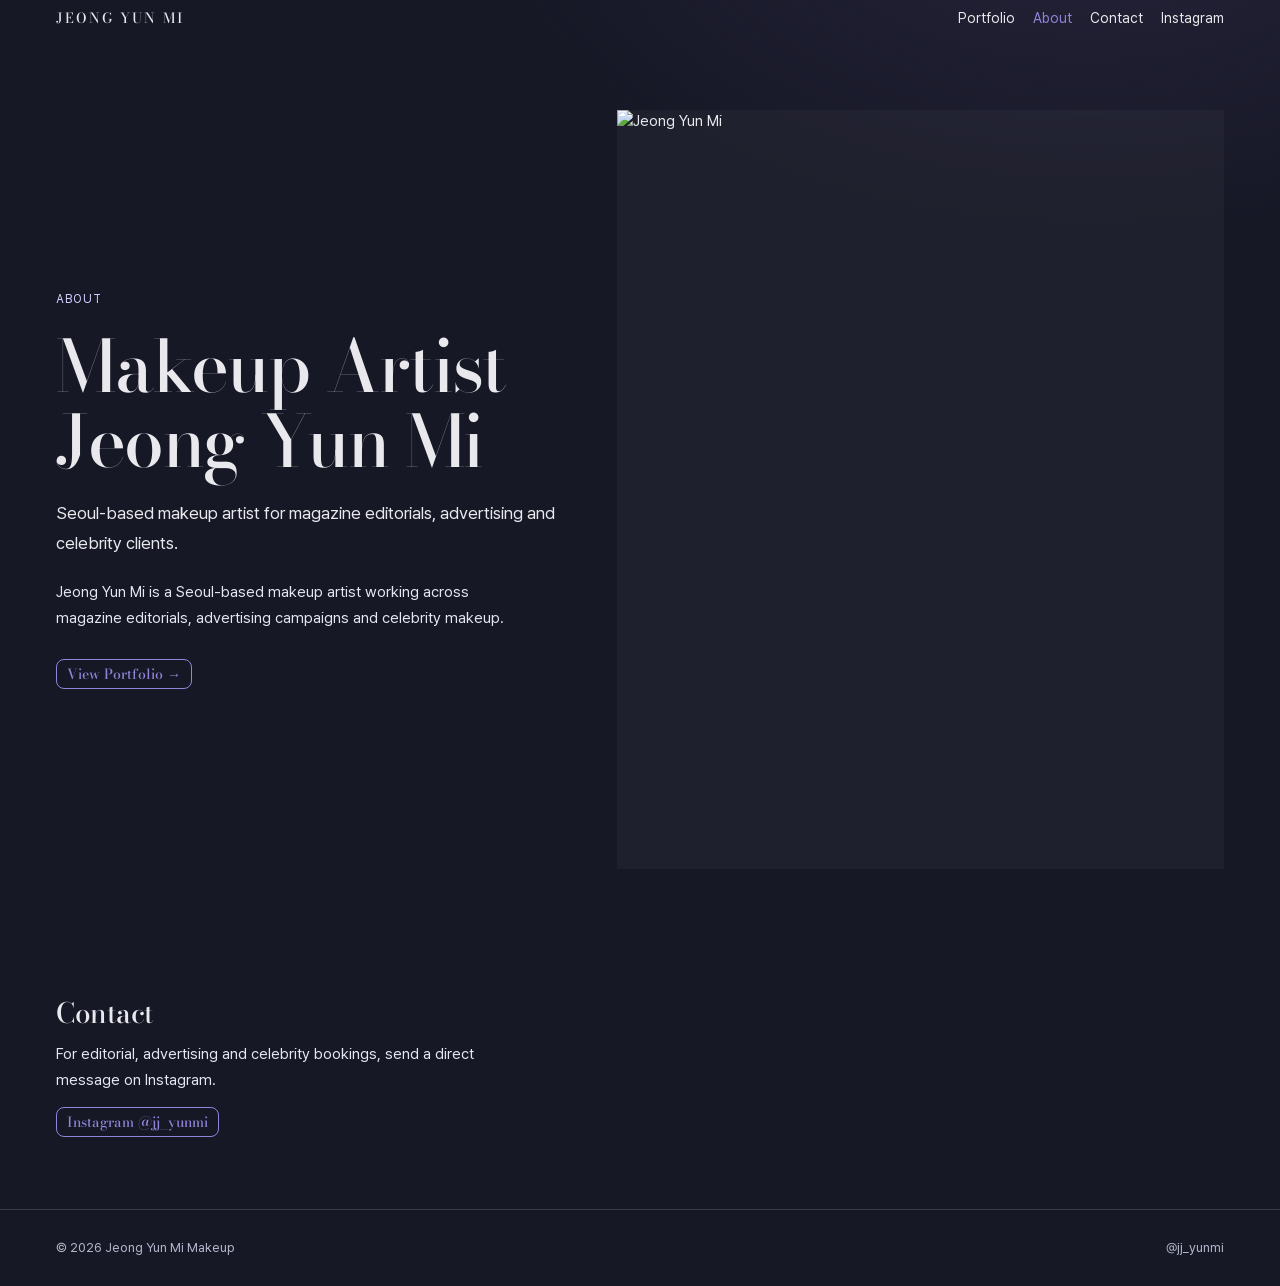
==== site/index.html @ c1e27603 "Add Jeong Yun Mi portfolio site with Decap CMS admin Home (About + main photo, Contact), portfolio g" ====
<!DOCTYPE html>
<html lang="en">
<head>
<meta charset="utf-8">
<meta name="viewport" content="width=device-width, initial-scale=1">
<title>Jeong Yun Mi — Makeup Artist</title>
<meta name="description" content="Portfolio of Jeong Yun Mi, a Seoul-based makeup artist for magazine editorials, advertising and celebrity clients.">
<link rel="preconnect" href="https://fonts.googleapis.com">
<link rel="preconnect" href="https://fonts.gstatic.com" crossorigin>
<link rel="stylesheet" href="https://fonts.googleapis.com/css2?family=Bodoni+Moda:ital,opsz,wght@0,6..96,400..700;1,6..96,400..700&display=swap">
<link rel="stylesheet" href="assets/fonts/pretendard/pretendardvariable-dynamic-subset.css">
<link rel="stylesheet" href="assets/css/nocturne.css">
<link rel="stylesheet" href="assets/css/site.css">
</head>
<body data-page="home" class="page-glow">
<header><nav class="nav wrap" data-nav></nav></header>
<main>
  <section id="about" class="landing wrap">
    <div class="landing-text">
      <span class="kicker">About</span>
      <h1>Makeup Artist<br><span data-name></span></h1>
      <p class="lead" data-tagline></p>
      <p data-about></p>
      <div class="actions">
        <a class="btn btn-primary" data-link="portfolio">View Portfolio →</a>
      </div>
    </div>
    <div class="landing-photo" data-hero></div>
  </section>
  <section id="contact" class="contact wrap">
    <h2>Contact</h2>
    <p>For editorial, advertising and celebrity bookings, send a direct message on Instagram.</p>
    <div class="actions">
      <a class="btn btn-primary" data-ig target="_blank" rel="noopener"></a>
      <a class="btn btn-secondary" data-mail></a>
    </div>
  </section>
</main>
<footer class="site-footer wrap" data-footer></footer>
<script src="data/posts.js"></script>
<script src="assets/js/app.js"></script>
</body>
</html>
---- site/assets/fonts/pretendard/pretendardvariable-dynamic-subset.css ----
/*
Copyright (c) 2021 Kil Hyung-jin, with Reserved Font Name Pretendard.
https://github.com/orioncactus/pretendard

This Font Software is licensed under the SIL Open Font License, Version 1.1.
This license is copied below, and is also available with a FAQ at:
http://scripts.sil.org/OFL
*/
/* [0] */
@font-face {
	font-family: 'Pretendard Variable';
	font-style: normal;
	font-display: swap;
	font-weight: 45 920;
	src: url(./woff2-dynamic-subset/PretendardVariable.subset.0.woff2) format('woff2-variations');
	unicode-range: U+f9ca-fa0b, U+ff03-ff05, U+ff07, U+ff0a-ff0b, U+ff0d-ff19, U+ff1b, U+ff1d, U+ff20-ff5b, U+ff5d, U+ffe0-ffe3, U+ffe5-ffe6;
}

/* [1] */
@font-face {
	font-family: 'Pretendard Variable';
	font-style: normal;
	font-display: swap;
	font-weight: 45 920;
	src: url(./woff2-dynamic-subset/PretendardVariable.subset.1.woff2) format('woff2-variations');
	unicode-range: U+d723-d728, U+d72a-d733, U+d735-d748, U+d74a-d74f, U+d752-d753, U+d755-d757, U+d75a-d75f, U+d762-d764, U+d766-d768, U+d76a-d76b, U+d76d-d76f, U+d771-d787, U+d789-d78b, U+d78d-d78f, U+d791-d797, U+d79a, U+d79c, U+d79e-d7a3, U+f900-f909, U+f90b-f92e;
}

/* [2] */
@font-face {
	font-family: 'Pretendard Variable';
	font-style: normal;
	font-display: swap;
	font-weight: 45 920;
	src: url(./woff2-dynamic-subset/PretendardVariable.subset.2.woff2) format('woff2-variations');
	unicode-range: U+d679-d68b, U+d68e-d69e, U+d6a0, U+d6a2-d6a7, U+d6a9-d6c3, U+d6c6-d6c7, U+d6c9-d6cb, U+d6cd-d6d3, U+d6d5-d6d6, U+d6d8-d6e3, U+d6e5-d6e7, U+d6e9-d6fb, U+d6fd-d717, U+d719-d71f, U+d721-d722;
}

/* [3] */
@font-face {
	font-family: 'Pretendard Variable';
	font-style: normal;
	font-display: swap;
	font-weight: 45 920;
	src: url(./woff2-dynamic-subset/PretendardVariable.subset.3.woff2) format('woff2-variations');
	unicode-range: U+d5bc-d5c7, U+d5ca-d5cb, U+d5cd-d5cf, U+d5d1-d5d7, U+d5d9-d5da, U+d5dc, U+d5de-d5e3, U+d5e6-d5e7, U+d5e9-d5eb, U+d5ed-d5f6, U+d5f8, U+d5fa-d5ff, U+d602-d603, U+d605-d607, U+d609-d60f, U+d612-d613, U+d616-d61b, U+d61d-d637, U+d63a-d63b, U+d63d-d63f, U+d641-d647, U+d64a-d64c, U+d64e-d653, U+d656-d657, U+d659-d65b, U+d65d-d666, U+d668, U+d66a-d678;
}

/* [4] */
@font-face {
	font-family: 'Pretendard Variable';
	font-style: normal;
	font-display: swap;
	font-weight: 45 920;
	src: url(./woff2-dynamic-subset/PretendardVariable.subset.4.woff2) format('woff2-variations');
	unicode-range: U+d507, U+d509-d50b, U+d50d-d513, U+d515-d53b, U+d53e-d53f, U+d541-d543, U+d545-d54c, U+d54e, U+d550, U+d552-d557, U+d55a-d55b, U+d55d-d55f, U+d561-d564, U+d566-d567, U+d56a, U+d56c, U+d56e-d573, U+d576-d577, U+d579-d583, U+d585-d586, U+d58a-d5a4, U+d5a6-d5bb;
}

/* [5] */
@font-face {
	font-family: 'Pretendard Variable';
	font-style: normal;
	font-display: swap;
	font-weight: 45 920;
	src: url(./woff2-dynamic-subset/PretendardVariable.subset.5.woff2) format('woff2-variations');
	unicode-range: U+d464-d477, U+d47a-d47b, U+d47d-d47f, U+d481-d487, U+d489-d48a, U+d48c, U+d48e-d4e7, U+d4e9-d503, U+d505-d506;
}

/* [6] */
@font-face {
	font-family: 'Pretendard Variable';
	font-style: normal;
	font-display: swap;
	font-weight: 45 920;
	src: url(./woff2-dynamic-subset/PretendardVariable.subset.6.woff2) format('woff2-variations');
	unicode-range: U+d3bf-d3c7, U+d3ca-d3cf, U+d3d1-d3eb, U+d3ee-d3ef, U+d3f1-d3f3, U+d3f5-d3fb, U+d3fd-d400, U+d402-d45b, U+d45d-d463;
}

/* [7] */
@font-face {
	font-family: 'Pretendard Variable';
	font-style: normal;
	font-display: swap;
	font-weight: 45 920;
	src: url(./woff2-dynamic-subset/PretendardVariable.subset.7.woff2) format('woff2-variations');
	unicode-range: U+d2ff, U+d302-d304, U+d306-d30b, U+d30f, U+d311-d313, U+d315-d31b, U+d31e, U+d322-d324, U+d326-d327, U+d32a-d32b, U+d32d-d32f, U+d331-d337, U+d339-d33c, U+d33e-d37b, U+d37e-d37f, U+d381-d383, U+d385-d38b, U+d38e-d390, U+d392-d397, U+d39a-d39b, U+d39d-d39f, U+d3a1-d3a7, U+d3a9-d3aa, U+d3ac, U+d3ae-d3b3, U+d3b5-d3b7, U+d3b9-d3bb, U+d3bd-d3be;
}

/* [8] */
@font-face {
	font-family: 'Pretendard Variable';
	font-style: normal;
	font-display: swap;
	font-weight: 45 920;
	src: url(./woff2-dynamic-subset/PretendardVariable.subset.8.woff2) format('woff2-variations');
	unicode-range: U+d257-d27f, U+d281-d29b, U+d29d-d29f, U+d2a1-d2ab, U+d2ad-d2b7, U+d2ba-d2bb, U+d2bd-d2bf, U+d2c1-d2c7, U+d2c9-d2ef, U+d2f2-d2f3, U+d2f5-d2f7, U+d2f9-d2fe;
}

/* [9] */
@font-face {
	font-family: 'Pretendard Variable';
	font-style: normal;
	font-display: swap;
	font-weight: 45 920;
	src: url(./woff2-dynamic-subset/PretendardVariable.subset.9.woff2) format('woff2-variations');
	unicode-range: U+d1b4, U+d1b6-d1f3, U+d1f5-d22b, U+d22e-d22f, U+d231-d233, U+d235-d23b, U+d23d-d240, U+d242-d256;
}

/* [10] */
@font-face {
	font-family: 'Pretendard Variable';
	font-style: normal;
	font-display: swap;
	font-weight: 45 920;
	src: url(./woff2-dynamic-subset/PretendardVariable.subset.10.woff2) format('woff2-variations');
	unicode-range: U+d105-d12f, U+d132-d133, U+d135-d137, U+d139-d13f, U+d141-d142, U+d144, U+d146-d14b, U+d14e-d14f, U+d151-d153, U+d155-d15b, U+d15e-d187, U+d189-d19f, U+d1a2-d1a3, U+d1a5-d1a7, U+d1a9-d1af, U+d1b2-d1b3;
}

/* [11] */
@font-face {
	font-family: 'Pretendard Variable';
	font-style: normal;
	font-display: swap;
	font-weight: 45 920;
	src: url(./woff2-dynamic-subset/PretendardVariable.subset.11.woff2) format('woff2-variations');
	unicode-range: U+d04b-d04f, U+d051-d057, U+d059-d06b, U+d06d-d06f, U+d071-d073, U+d075-d07b, U+d07e-d0a3, U+d0a6-d0a7, U+d0a9-d0ab, U+d0ad-d0b3, U+d0b6, U+d0b8, U+d0ba-d0bf, U+d0c2-d0c3, U+d0c5-d0c7, U+d0c9-d0cf, U+d0d2, U+d0d6-d0db, U+d0de-d0df, U+d0e1-d0e3, U+d0e5-d0eb, U+d0ee-d0f0, U+d0f2-d104;
}

/* [12] */
@font-face {
	font-family: 'Pretendard Variable';
	font-style: normal;
	font-display: swap;
	font-weight: 45 920;
	src: url(./woff2-dynamic-subset/PretendardVariable.subset.12.woff2) format('woff2-variations');
	unicode-range: U+cfa2-cfc3, U+cfc5-cfdf, U+cfe2-cfe3, U+cfe5-cfe7, U+cfe9-cff4, U+cff6-cffb, U+cffd-cfff, U+d001-d003, U+d005-d017, U+d019-d033, U+d036-d037, U+d039-d03b, U+d03d-d04a;
}

/* [13] */
@font-face {
	font-family: 'Pretendard Variable';
	font-style: normal;
	font-display: swap;
	font-weight: 45 920;
	src: url(./woff2-dynamic-subset/PretendardVariable.subset.13.woff2) format('woff2-variations');
	unicode-range: U+cef0-cef3, U+cef6, U+cef9-ceff, U+cf01-cf03, U+cf05-cf07, U+cf09-cf0f, U+cf11-cf12, U+cf14-cf1b, U+cf1d-cf1f, U+cf21-cf2f, U+cf31-cf53, U+cf56-cf57, U+cf59-cf5b, U+cf5d-cf63, U+cf66, U+cf68, U+cf6a-cf6f, U+cf71-cf84, U+cf86-cf8b, U+cf8d-cfa1;
}

/* [14] */
@font-face {
	font-family: 'Pretendard Variable';
	font-style: normal;
	font-display: swap;
	font-weight: 45 920;
	src: url(./woff2-dynamic-subset/PretendardVariable.subset.14.woff2) format('woff2-variations');
	unicode-range: U+ce3c-ce57, U+ce5a-ce5b, U+ce5d-ce5f, U+ce61-ce67, U+ce6a, U+ce6c, U+ce6e-ce73, U+ce76-ce77, U+ce79-ce7b, U+ce7d-ce83, U+ce85-ce88, U+ce8a-ce8f, U+ce91-ce93, U+ce95-ce97, U+ce99-ce9f, U+cea2, U+cea4-ceab, U+cead-cee3, U+cee6-cee7, U+cee9-ceeb, U+ceed-ceef;
}

/* [15] */
@font-face {
	font-family: 'Pretendard Variable';
	font-style: normal;
	font-display: swap;
	font-weight: 45 920;
	src: url(./woff2-dynamic-subset/PretendardVariable.subset.15.woff2) format('woff2-variations');
	unicode-range: U+cd92-cd93, U+cd96-cd97, U+cd99-cd9b, U+cd9d-cda3, U+cda6-cda8, U+cdaa-cdaf, U+cdb1-cdc3, U+cdc5-cdcb, U+cdcd-cde7, U+cde9-ce03, U+ce05-ce1f, U+ce22-ce34, U+ce36-ce3b;
}

/* [16] */
@font-face {
	font-family: 'Pretendard Variable';
	font-style: normal;
	font-display: swap;
	font-weight: 45 920;
	src: url(./woff2-dynamic-subset/PretendardVariable.subset.16.woff2) format('woff2-variations');
	unicode-range: U+ccef-cd07, U+cd0a-cd0b, U+cd0d-cd1a, U+cd1c, U+cd1e-cd2b, U+cd2d-cd5b, U+cd5d-cd77, U+cd79-cd91;
}

/* [17] */
@font-face {
	font-family: 'Pretendard Variable';
	font-style: normal;
	font-display: swap;
	font-weight: 45 920;
	src: url(./woff2-dynamic-subset/PretendardVariable.subset.17.woff2) format('woff2-variations');
	unicode-range: U+cc3f-cc43, U+cc46-cc47, U+cc49-cc4b, U+cc4d-cc53, U+cc55-cc58, U+cc5a-cc5f, U+cc61-cc97, U+cc9a-cc9b, U+cc9d-cc9f, U+cca1-cca7, U+ccaa, U+ccac, U+ccae-ccb3, U+ccb6-ccb7, U+ccb9-ccbb, U+ccbd-cccf, U+ccd1-cce3, U+cce5-ccee;
}

/* [18] */
@font-face {
	font-family: 'Pretendard Variable';
	font-style: normal;
	font-display: swap;
	font-weight: 45 920;
	src: url(./woff2-dynamic-subset/PretendardVariable.subset.18.woff2) format('woff2-variations');
	unicode-range: U+cb91-cbd3, U+cbd5-cbe3, U+cbe5-cc0b, U+cc0e-cc0f, U+cc11-cc13, U+cc15-cc1b, U+cc1d-cc20, U+cc23-cc27, U+cc2a-cc2b, U+cc2d, U+cc2f, U+cc31-cc37, U+cc3a, U+cc3c;
}

/* [19] */
@font-face {
	font-family: 'Pretendard Variable';
	font-style: normal;
	font-display: swap;
	font-weight: 45 920;
	src: url(./woff2-dynamic-subset/PretendardVariable.subset.19.woff2) format('woff2-variations');
	unicode-range: U+caf4-cb47, U+cb4a-cb90;
}

/* [20] */
@font-face {
	font-family: 'Pretendard Variable';
	font-style: normal;
	font-display: swap;
	font-weight: 45 920;
	src: url(./woff2-dynamic-subset/PretendardVariable.subset.20.woff2) format('woff2-variations');
	unicode-range: U+ca4a-ca4b, U+ca4e-ca4f, U+ca51-ca53, U+ca55-ca5b, U+ca5d-ca60, U+ca62-ca83, U+ca85-cabb, U+cabe-cabf, U+cac1-cac3, U+cac5-cacb, U+cacd-cad0, U+cad2, U+cad4-cad8, U+cada-caf3;
}

/* [21] */
@font-face {
	font-family: 'Pretendard Variable';
	font-style: normal;
	font-display: swap;
	font-weight: 45 920;
	src: url(./woff2-dynamic-subset/PretendardVariable.subset.21.woff2) format('woff2-variations');
	unicode-range: U+c996-c997, U+c99a-c99c, U+c99e-c9bf, U+c9c2-c9c3, U+c9c5-c9c7, U+c9c9-c9cf, U+c9d2, U+c9d4, U+c9d7-c9d8, U+c9db, U+c9de-c9df, U+c9e1-c9e3, U+c9e5-c9e6, U+c9e8-c9eb, U+c9ee-c9f0, U+c9f2-c9f7, U+c9f9-ca0b, U+ca0d-ca28, U+ca2a-ca49;
}

/* [22] */
@font-face {
	font-family: 'Pretendard Variable';
	font-style: normal;
	font-display: swap;
	font-weight: 45 920;
	src: url(./woff2-dynamic-subset/PretendardVariable.subset.22.woff2) format('woff2-variations');
	unicode-range: U+c8e9-c8f4, U+c8f6-c8fb, U+c8fe-c8ff, U+c901-c903, U+c905-c90b, U+c90e-c910, U+c912-c917, U+c919-c92b, U+c92d-c94f, U+c951-c953, U+c955-c96b, U+c96d-c973, U+c975-c987, U+c98a-c98b, U+c98d-c98f, U+c991-c995;
}

/* [23] */
@font-face {
	font-family: 'Pretendard Variable';
	font-style: normal;
	font-display: swap;
	font-weight: 45 920;
	src: url(./woff2-dynamic-subset/PretendardVariable.subset.23.woff2) format('woff2-variations');
	unicode-range: U+c841-c84b, U+c84d-c86f, U+c872-c873, U+c875-c877, U+c879-c87f, U+c882-c884, U+c887-c88a, U+c88d-c8c3, U+c8c5-c8df, U+c8e1-c8e8;
}

/* [24] */
@font-face {
	font-family: 'Pretendard Variable';
	font-style: normal;
	font-display: swap;
	font-weight: 45 920;
	src: url(./woff2-dynamic-subset/PretendardVariable.subset.24.woff2) format('woff2-variations');
	unicode-range: U+c779-c77b, U+c77e-c782, U+c786, U+c78b, U+c78d, U+c78f, U+c792-c793, U+c795, U+c797, U+c799-c79f, U+c7a2, U+c7a7-c7ab, U+c7ae-c7bb, U+c7bd-c7c0, U+c7c2-c7c7, U+c7c9-c7dc, U+c7de-c7ff, U+c802-c803, U+c805-c807, U+c809, U+c80b-c80f, U+c812, U+c814, U+c817-c81b, U+c81e-c81f, U+c821-c823, U+c825-c82e, U+c830-c837, U+c839-c83b, U+c83d-c840;
}

/* [25] */
@font-face {
	font-family: 'Pretendard Variable';
	font-style: normal;
	font-display: swap;
	font-weight: 45 920;
	src: url(./woff2-dynamic-subset/PretendardVariable.subset.25.woff2) format('woff2-variations');
	unicode-range: U+c6bb-c6bf, U+c6c2, U+c6c4, U+c6c6-c6cb, U+c6ce-c6cf, U+c6d1-c6d3, U+c6d5-c6db, U+c6dd-c6df, U+c6e1-c6e7, U+c6e9-c6eb, U+c6ed-c6ef, U+c6f1-c6f8, U+c6fa-c703, U+c705-c707, U+c709-c70b, U+c70d-c716, U+c718, U+c71a-c71f, U+c722-c723, U+c725-c727, U+c729-c734, U+c736-c73b, U+c73e-c73f, U+c741-c743, U+c745-c74b, U+c74e-c750, U+c752-c757, U+c759-c773, U+c776-c777;
}

/* [26] */
@font-face {
	font-family: 'Pretendard Variable';
	font-style: normal;
	font-display: swap;
	font-weight: 45 920;
	src: url(./woff2-dynamic-subset/PretendardVariable.subset.26.woff2) format('woff2-variations');
	unicode-range: U+c5f5-c5fb, U+c5fe, U+c602-c605, U+c607, U+c609-c60f, U+c611-c61a, U+c61c-c623, U+c626-c627, U+c629-c62b, U+c62d, U+c62f-c632, U+c636, U+c638, U+c63a-c63f, U+c642-c643, U+c645-c647, U+c649-c652, U+c656-c65b, U+c65d-c65f, U+c661-c663, U+c665-c677, U+c679-c67b, U+c67d-c693, U+c696-c697, U+c699-c69b, U+c69d-c6a3, U+c6a6, U+c6a8, U+c6aa-c6af, U+c6b2-c6b3, U+c6b5-c6b7, U+c6b9-c6ba;
}

/* [27] */
@font-face {
	font-family: 'Pretendard Variable';
	font-style: normal;
	font-display: swap;
	font-weight: 45 920;
	src: url(./woff2-dynamic-subset/PretendardVariable.subset.27.woff2) format('woff2-variations');
	unicode-range: U+c517-c527, U+c52a-c52b, U+c52d-c52f, U+c531-c538, U+c53a, U+c53c, U+c53e-c543, U+c546-c547, U+c54b, U+c54d-c552, U+c556, U+c55a-c55b, U+c55d, U+c55f, U+c562-c563, U+c565-c567, U+c569-c56f, U+c572, U+c574, U+c576-c57b, U+c57e-c57f, U+c581-c583, U+c585-c586, U+c588-c58b, U+c58e, U+c590, U+c592-c596, U+c599-c5b3, U+c5b6-c5b7, U+c5ba, U+c5be-c5c3, U+c5ca-c5cb, U+c5cd, U+c5cf, U+c5d2-c5d3, U+c5d5-c5d7, U+c5d9-c5df, U+c5e1-c5e2, U+c5e4, U+c5e6-c5eb, U+c5ef, U+c5f1-c5f3;
}

/* [28] */
@font-face {
	font-family: 'Pretendard Variable';
	font-style: normal;
	font-display: swap;
	font-weight: 45 920;
	src: url(./woff2-dynamic-subset/PretendardVariable.subset.28.woff2) format('woff2-variations');
	unicode-range: U+c475-c4ef, U+c4f2-c4f3, U+c4f5-c4f7, U+c4f9-c4ff, U+c502-c50b, U+c50d-c516;
}

/* [29] */
@font-face {
	font-family: 'Pretendard Variable';
	font-style: normal;
	font-display: swap;
	font-weight: 45 920;
	src: url(./woff2-dynamic-subset/PretendardVariable.subset.29.woff2) format('woff2-variations');
	unicode-range: U+c3d0-c3d7, U+c3da-c3db, U+c3dd-c3de, U+c3e1-c3ec, U+c3ee-c3f3, U+c3f5-c42b, U+c42d-c463, U+c466-c474;
}

/* [30] */
@font-face {
	font-family: 'Pretendard Variable';
	font-style: normal;
	font-display: swap;
	font-weight: 45 920;
	src: url(./woff2-dynamic-subset/PretendardVariable.subset.30.woff2) format('woff2-variations');
	unicode-range: U+c32b-c367, U+c36a-c36b, U+c36d-c36f, U+c371-c377, U+c37a-c37b, U+c37e-c383, U+c385-c387, U+c389-c3cf;
}

/* [31] */
@font-face {
	font-family: 'Pretendard Variable';
	font-style: normal;
	font-display: swap;
	font-weight: 45 920;
	src: url(./woff2-dynamic-subset/PretendardVariable.subset.31.woff2) format('woff2-variations');
	unicode-range: U+c26a-c26b, U+c26d-c26f, U+c271-c273, U+c275-c27b, U+c27e-c287, U+c289-c28f, U+c291-c297, U+c299-c29a, U+c29c-c2a3, U+c2a5-c2a7, U+c2a9-c2ab, U+c2ad-c2b3, U+c2b6, U+c2b8, U+c2ba-c2bb, U+c2bd-c2db, U+c2de-c2df, U+c2e1-c2e2, U+c2e5-c2ea, U+c2ee, U+c2f0, U+c2f2-c2f5, U+c2f7, U+c2fa-c2fb, U+c2fd-c2ff, U+c301-c307, U+c309-c30c, U+c30e-c312, U+c315-c323, U+c325-c328, U+c32a;
}

/* [32] */
@font-face {
	font-family: 'Pretendard Variable';
	font-style: normal;
	font-display: swap;
	font-weight: 45 920;
	src: url(./woff2-dynamic-subset/PretendardVariable.subset.32.woff2) format('woff2-variations');
	unicode-range: U+c1bc-c1c3, U+c1c5-c1df, U+c1e1-c1fb, U+c1fd-c203, U+c205-c20c, U+c20e, U+c210-c217, U+c21a-c21b, U+c21d-c21e, U+c221-c227, U+c229-c22a, U+c22c, U+c22e, U+c230, U+c233-c24f, U+c251-c257, U+c259-c269;
}

/* [33] */
@font-face {
	font-family: 'Pretendard Variable';
	font-style: normal;
	font-display: swap;
	font-weight: 45 920;
	src: url(./woff2-dynamic-subset/PretendardVariable.subset.33.woff2) format('woff2-variations');
	unicode-range: U+c101-c11b, U+c11f, U+c121-c123, U+c125-c12b, U+c12e, U+c132-c137, U+c13a-c13b, U+c13d-c13f, U+c141-c147, U+c14a, U+c14c-c153, U+c155-c157, U+c159-c15b, U+c15d-c166, U+c169-c16f, U+c171-c177, U+c179-c18b, U+c18e-c18f, U+c191-c193, U+c195-c19b, U+c19d-c19e, U+c1a0, U+c1a2-c1a4, U+c1a6-c1bb;
}

/* [34] */
@font-face {
	font-family: 'Pretendard Variable';
	font-style: normal;
	font-display: swap;
	font-weight: 45 920;
	src: url(./woff2-dynamic-subset/PretendardVariable.subset.34.woff2) format('woff2-variations');
	unicode-range: U+c049-c057, U+c059-c05b, U+c05d-c05f, U+c061-c067, U+c069-c08f, U+c091-c0ab, U+c0ae-c0af, U+c0b1-c0b3, U+c0b5, U+c0b7-c0bb, U+c0be, U+c0c2-c0c7, U+c0ca-c0cb, U+c0cd-c0cf, U+c0d1-c0d7, U+c0d9-c0da, U+c0dc, U+c0de-c0e3, U+c0e5-c0eb, U+c0ed-c0f3, U+c0f6, U+c0f8, U+c0fa-c0ff;
}

/* [35] */
@font-face {
	font-family: 'Pretendard Variable';
	font-style: normal;
	font-display: swap;
	font-weight: 45 920;
	src: url(./woff2-dynamic-subset/PretendardVariable.subset.35.woff2) format('woff2-variations');
	unicode-range: U+bfa7-bfaf, U+bfb1-bfc4, U+bfc6-bfcb, U+bfce-bfcf, U+bfd1-bfd3, U+bfd5-bfdb, U+bfdd-c048;
}

/* [36] */
@font-face {
	font-family: 'Pretendard Variable';
	font-style: normal;
	font-display: swap;
	font-weight: 45 920;
	src: url(./woff2-dynamic-subset/PretendardVariable.subset.36.woff2) format('woff2-variations');
	unicode-range: U+bf07, U+bf09-bf3f, U+bf41-bf4f, U+bf52-bf54, U+bf56-bfa6;
}

/* [37] */
@font-face {
	font-family: 'Pretendard Variable';
	font-style: normal;
	font-display: swap;
	font-weight: 45 920;
	src: url(./woff2-dynamic-subset/PretendardVariable.subset.37.woff2) format('woff2-variations');
	unicode-range: U+be56, U+be58, U+be5c-be5f, U+be62-be63, U+be65-be67, U+be69-be74, U+be76-be7b, U+be7e-be7f, U+be81-be8e, U+be90, U+be92-bea7, U+bea9-becf, U+bed2-bed3, U+bed5-bed6, U+bed9-bee3, U+bee6-bf06;
}

/* [38] */
@font-face {
	font-family: 'Pretendard Variable';
	font-style: normal;
	font-display: swap;
	font-weight: 45 920;
	src: url(./woff2-dynamic-subset/PretendardVariable.subset.38.woff2) format('woff2-variations');
	unicode-range: U+bdb0-bdd3, U+bdd5-bdef, U+bdf1-be0b, U+be0d-be0f, U+be11-be13, U+be15-be43, U+be46-be47, U+be49-be4b, U+be4d-be53;
}

/* [39] */
@font-face {
	font-family: 'Pretendard Variable';
	font-style: normal;
	font-display: swap;
	font-weight: 45 920;
	src: url(./woff2-dynamic-subset/PretendardVariable.subset.39.woff2) format('woff2-variations');
	unicode-range: U+bd03, U+bd06, U+bd08, U+bd0a-bd0f, U+bd11-bd22, U+bd25-bd47, U+bd49-bd58, U+bd5a-bd7f, U+bd82-bd83, U+bd85-bd87, U+bd8a-bd8f, U+bd91-bd92, U+bd94, U+bd96-bd98, U+bd9a-bdaf;
}

/* [40] */
@font-face {
	font-family: 'Pretendard Variable';
	font-style: normal;
	font-display: swap;
	font-weight: 45 920;
	src: url(./woff2-dynamic-subset/PretendardVariable.subset.40.woff2) format('woff2-variations');
	unicode-range: U+bc4e-bc83, U+bc86-bc87, U+bc89-bc8b, U+bc8d-bc93, U+bc96, U+bc98, U+bc9b-bc9f, U+bca2-bca3, U+bca5-bca7, U+bca9-bcb2, U+bcb4-bcbb, U+bcbe-bcbf, U+bcc1-bcc3, U+bcc5-bccc, U+bcce-bcd0, U+bcd2-bcd4, U+bcd6-bcf3, U+bcf7, U+bcf9-bcfb, U+bcfd-bd02;
}

/* [41] */
@font-face {
	font-family: 'Pretendard Variable';
	font-style: normal;
	font-display: swap;
	font-weight: 45 920;
	src: url(./woff2-dynamic-subset/PretendardVariable.subset.41.woff2) format('woff2-variations');
	unicode-range: U+bb90-bba3, U+bba5-bbab, U+bbad-bbbf, U+bbc1-bbf7, U+bbfa-bbfb, U+bbfd-bbfe, U+bc01-bc07, U+bc09-bc0a, U+bc0e, U+bc10, U+bc12-bc13, U+bc17, U+bc19-bc1a, U+bc1e, U+bc20-bc23, U+bc26, U+bc28, U+bc2a-bc2c, U+bc2e-bc2f, U+bc32-bc33, U+bc35-bc37, U+bc39-bc3f, U+bc41-bc42, U+bc44, U+bc46-bc48, U+bc4a-bc4d;
}

/* [42] */
@font-face {
	font-family: 'Pretendard Variable';
	font-style: normal;
	font-display: swap;
	font-weight: 45 920;
	src: url(./woff2-dynamic-subset/PretendardVariable.subset.42.woff2) format('woff2-variations');
	unicode-range: U+bae6-bafb, U+bafd-bb17, U+bb19-bb33, U+bb37, U+bb39-bb3a, U+bb3d-bb43, U+bb45-bb46, U+bb48, U+bb4a-bb4f, U+bb51-bb53, U+bb55-bb57, U+bb59-bb62, U+bb64-bb8f;
}

/* [43] */
@font-face {
	font-family: 'Pretendard Variable';
	font-style: normal;
	font-display: swap;
	font-weight: 45 920;
	src: url(./woff2-dynamic-subset/PretendardVariable.subset.43.woff2) format('woff2-variations');
	unicode-range: U+ba30-ba37, U+ba3a-ba3b, U+ba3d-ba3f, U+ba41-ba47, U+ba49-ba4a, U+ba4c, U+ba4e-ba53, U+ba56-ba57, U+ba59-ba5b, U+ba5d-ba63, U+ba65-ba66, U+ba68-ba6f, U+ba71-ba73, U+ba75-ba77, U+ba79-ba84, U+ba86, U+ba88-baa7, U+baaa, U+baad-baaf, U+bab1-bab7, U+baba, U+babc, U+babe-bae5;
}

/* [44] */
@font-face {
	font-family: 'Pretendard Variable';
	font-style: normal;
	font-display: swap;
	font-weight: 45 920;
	src: url(./woff2-dynamic-subset/PretendardVariable.subset.44.woff2) format('woff2-variations');
	unicode-range: U+b96e-b973, U+b976-b977, U+b979-b97b, U+b97d-b983, U+b986, U+b988, U+b98a-b98d, U+b98f-b9ab, U+b9ae-b9af, U+b9b1-b9b3, U+b9b5-b9bb, U+b9be, U+b9c0, U+b9c2-b9c7, U+b9ca-b9cb, U+b9cd, U+b9d2-b9d7, U+b9da, U+b9dc, U+b9df-b9e0, U+b9e2, U+b9e6-b9e7, U+b9e9-b9f3, U+b9f6, U+b9f8, U+b9fb-ba2f;
}

/* [45] */
@font-face {
	font-family: 'Pretendard Variable';
	font-style: normal;
	font-display: swap;
	font-weight: 45 920;
	src: url(./woff2-dynamic-subset/PretendardVariable.subset.45.woff2) format('woff2-variations');
	unicode-range: U+b8bf-b8cb, U+b8cd-b8e0, U+b8e2-b8e7, U+b8ea-b8eb, U+b8ed-b8ef, U+b8f1-b8f7, U+b8fa, U+b8fc, U+b8fe-b903, U+b905-b917, U+b919-b91f, U+b921-b93b, U+b93d-b957, U+b95a-b95b, U+b95d-b95f, U+b961-b967, U+b969-b96c;
}

/* [46] */
@font-face {
	font-family: 'Pretendard Variable';
	font-style: normal;
	font-display: swap;
	font-weight: 45 920;
	src: url(./woff2-dynamic-subset/PretendardVariable.subset.46.woff2) format('woff2-variations');
	unicode-range: U+b80d-b80f, U+b811-b817, U+b81a, U+b81c-b823, U+b826-b827, U+b829-b82b, U+b82d-b833, U+b836, U+b83a-b83f, U+b841-b85b, U+b85e-b85f, U+b861-b863, U+b865-b86b, U+b86e, U+b870, U+b872-b8af, U+b8b1-b8be;
}

/* [47] */
@font-face {
	font-family: 'Pretendard Variable';
	font-style: normal;
	font-display: swap;
	font-weight: 45 920;
	src: url(./woff2-dynamic-subset/PretendardVariable.subset.47.woff2) format('woff2-variations');
	unicode-range: U+b74d-b75f, U+b761-b763, U+b765-b774, U+b776-b77b, U+b77e-b77f, U+b781-b783, U+b785-b78b, U+b78e, U+b792-b796, U+b79a-b79b, U+b79d-b7a7, U+b7aa, U+b7ae-b7b3, U+b7b6-b7c8, U+b7ca-b7eb, U+b7ee-b7ef, U+b7f1-b7f3, U+b7f5-b7fb, U+b7fe, U+b802-b806, U+b80a-b80b;
}

/* [48] */
@font-face {
	font-family: 'Pretendard Variable';
	font-style: normal;
	font-display: swap;
	font-weight: 45 920;
	src: url(./woff2-dynamic-subset/PretendardVariable.subset.48.woff2) format('woff2-variations');
	unicode-range: U+b6a7-b6aa, U+b6ac-b6b0, U+b6b2-b6ef, U+b6f1-b727, U+b72a-b72b, U+b72d-b72e, U+b731-b737, U+b739-b73a, U+b73c-b743, U+b745-b74c;
}

/* [49] */
@font-face {
	font-family: 'Pretendard Variable';
	font-style: normal;
	font-display: swap;
	font-weight: 45 920;
	src: url(./woff2-dynamic-subset/PretendardVariable.subset.49.woff2) format('woff2-variations');
	unicode-range: U+b605-b60f, U+b612-b617, U+b619-b624, U+b626-b69b, U+b69e-b6a3, U+b6a5-b6a6;
}

/* [50] */
@font-face {
	font-family: 'Pretendard Variable';
	font-style: normal;
	font-display: swap;
	font-weight: 45 920;
	src: url(./woff2-dynamic-subset/PretendardVariable.subset.50.woff2) format('woff2-variations');
	unicode-range: U+b55f, U+b562-b583, U+b585-b59f, U+b5a2-b5a3, U+b5a5-b5a7, U+b5a9-b5b2, U+b5b5-b5ba, U+b5bd-b604;
}

/* [51] */
@font-face {
	font-family: 'Pretendard Variable';
	font-style: normal;
	font-display: swap;
	font-weight: 45 920;
	src: url(./woff2-dynamic-subset/PretendardVariable.subset.51.woff2) format('woff2-variations');
	unicode-range: U+b4a5-b4b6, U+b4b8-b4bf, U+b4c1-b4c7, U+b4c9-b4db, U+b4de-b4df, U+b4e1-b4e2, U+b4e5-b4eb, U+b4ee, U+b4f0, U+b4f2-b513, U+b516-b517, U+b519-b51a, U+b51d-b523, U+b526, U+b528, U+b52b-b52f, U+b532-b533, U+b535-b537, U+b539-b53f, U+b541-b544, U+b546-b54b, U+b54d-b54f, U+b551-b55b, U+b55d-b55e;
}

/* [52] */
@font-face {
	font-family: 'Pretendard Variable';
	font-style: normal;
	font-display: swap;
	font-weight: 45 920;
	src: url(./woff2-dynamic-subset/PretendardVariable.subset.52.woff2) format('woff2-variations');
	unicode-range: U+b3f8-b3fb, U+b3fd-b40f, U+b411-b417, U+b419-b41b, U+b41d-b41f, U+b421-b427, U+b42a-b42b, U+b42d-b44f, U+b452-b453, U+b455-b457, U+b459-b45f, U+b462-b464, U+b466-b46b, U+b46d-b47f, U+b481-b4a3;
}

/* [53] */
@font-face {
	font-family: 'Pretendard Variable';
	font-style: normal;
	font-display: swap;
	font-weight: 45 920;
	src: url(./woff2-dynamic-subset/PretendardVariable.subset.53.woff2) format('woff2-variations');
	unicode-range: U+b342-b353, U+b356-b357, U+b359-b35b, U+b35d-b35e, U+b360-b363, U+b366, U+b368, U+b36a-b36d, U+b36f, U+b372-b373, U+b375-b377, U+b379-b37f, U+b381-b382, U+b384, U+b386-b38b, U+b38d-b3c3, U+b3c6-b3c7, U+b3c9-b3ca, U+b3cd-b3d3, U+b3d6, U+b3d8, U+b3da-b3f7;
}

/* [54] */
@font-face {
	font-family: 'Pretendard Variable';
	font-style: normal;
	font-display: swap;
	font-weight: 45 920;
	src: url(./woff2-dynamic-subset/PretendardVariable.subset.54.woff2) format('woff2-variations');
	unicode-range: U+b27c-b283, U+b285-b28f, U+b292-b293, U+b295-b297, U+b29a-b29f, U+b2a1-b2a4, U+b2a7-b2a9, U+b2ab, U+b2ad-b2c7, U+b2ca-b2cb, U+b2cd-b2cf, U+b2d1-b2d7, U+b2da, U+b2dc, U+b2de-b2e3, U+b2e7, U+b2e9-b2ea, U+b2ef-b2f3, U+b2f6, U+b2f8, U+b2fa-b2fb, U+b2fd-b2fe, U+b302-b303, U+b305-b307, U+b309-b30f, U+b312, U+b316-b31b, U+b31d-b341;
}

/* [55] */
@font-face {
	font-family: 'Pretendard Variable';
	font-style: normal;
	font-display: swap;
	font-weight: 45 920;
	src: url(./woff2-dynamic-subset/PretendardVariable.subset.55.woff2) format('woff2-variations');
	unicode-range: U+b1d6-b1e7, U+b1e9-b1fc, U+b1fe-b203, U+b206-b207, U+b209-b20b, U+b20d-b213, U+b216-b21f, U+b221-b257, U+b259-b273, U+b275-b27b;
}

/* [56] */
@font-face {
	font-family: 'Pretendard Variable';
	font-style: normal;
	font-display: swap;
	font-weight: 45 920;
	src: url(./woff2-dynamic-subset/PretendardVariable.subset.56.woff2) format('woff2-variations');
	unicode-range: U+b120-b122, U+b126-b127, U+b129-b12b, U+b12d-b133, U+b136, U+b138, U+b13a-b13f, U+b142-b143, U+b145-b14f, U+b151-b153, U+b156-b157, U+b159-b177, U+b17a-b17b, U+b17d-b17f, U+b181-b187, U+b189-b18c, U+b18e-b191, U+b195-b1a7, U+b1a9-b1cb, U+b1cd-b1d5;
}

/* [57] */
@font-face {
	font-family: 'Pretendard Variable';
	font-style: normal;
	font-display: swap;
	font-weight: 45 920;
	src: url(./woff2-dynamic-subset/PretendardVariable.subset.57.woff2) format('woff2-variations');
	unicode-range: U+b05f-b07b, U+b07e-b07f, U+b081-b083, U+b085-b08b, U+b08d-b097, U+b09b, U+b09d-b09f, U+b0a2-b0a7, U+b0aa, U+b0b0, U+b0b2, U+b0b6-b0b7, U+b0b9-b0bb, U+b0bd-b0c3, U+b0c6-b0c7, U+b0ca-b0cf, U+b0d1-b0df, U+b0e1-b0e4, U+b0e6-b107, U+b10a-b10b, U+b10d-b10f, U+b111-b112, U+b114-b117, U+b119-b11a, U+b11c-b11f;
}

/* [58] */
@font-face {
	font-family: 'Pretendard Variable';
	font-style: normal;
	font-display: swap;
	font-weight: 45 920;
	src: url(./woff2-dynamic-subset/PretendardVariable.subset.58.woff2) format('woff2-variations');
	unicode-range: U+afac-afb7, U+afba-afbb, U+afbd-afbf, U+afc1-afc6, U+afca-afcc, U+afce-afd3, U+afd5-afe7, U+afe9-afef, U+aff1-b00b, U+b00d-b00f, U+b011-b013, U+b015-b01b, U+b01d-b027, U+b029-b043, U+b045-b047, U+b049, U+b04b, U+b04d-b052, U+b055-b056, U+b058-b05c, U+b05e;
}

/* [59] */
@font-face {
	font-family: 'Pretendard Variable';
	font-style: normal;
	font-display: swap;
	font-weight: 45 920;
	src: url(./woff2-dynamic-subset/PretendardVariable.subset.59.woff2) format('woff2-variations');
	unicode-range: U+af03-af07, U+af09-af2b, U+af2e-af33, U+af35-af3b, U+af3e-af40, U+af44-af47, U+af4a-af5c, U+af5e-af63, U+af65-af7f, U+af81-afab;
}

/* [60] */
@font-face {
	font-family: 'Pretendard Variable';
	font-style: normal;
	font-display: swap;
	font-weight: 45 920;
	src: url(./woff2-dynamic-subset/PretendardVariable.subset.60.woff2) format('woff2-variations');
	unicode-range: U+ae56-ae5b, U+ae5e-ae60, U+ae62-ae64, U+ae66-ae67, U+ae69-ae6b, U+ae6d-ae83, U+ae85-aebb, U+aebf, U+aec1-aec3, U+aec5-aecb, U+aece, U+aed0, U+aed2-aed7, U+aed9-aef3, U+aef5-af02;
}

/* [61] */
@font-face {
	font-family: 'Pretendard Variable';
	font-style: normal;
	font-display: swap;
	font-weight: 45 920;
	src: url(./woff2-dynamic-subset/PretendardVariable.subset.61.woff2) format('woff2-variations');
	unicode-range: U+ad9c-ada3, U+ada5-adbf, U+adc1-adc3, U+adc5-adc7, U+adc9-add2, U+add4-addb, U+addd-addf, U+ade1-ade3, U+ade5-adf7, U+adfa-adfb, U+adfd-adff, U+ae02-ae07, U+ae0a, U+ae0c, U+ae0e-ae13, U+ae15-ae2f, U+ae31-ae33, U+ae35-ae37, U+ae39-ae3f, U+ae42, U+ae44, U+ae46-ae49, U+ae4b, U+ae4f, U+ae51-ae53, U+ae55;
}

/* [62] */
@font-face {
	font-family: 'Pretendard Variable';
	font-style: normal;
	font-display: swap;
	font-weight: 45 920;
	src: url(./woff2-dynamic-subset/PretendardVariable.subset.62.woff2) format('woff2-variations');
	unicode-range: U+ace2-ace3, U+ace5-ace6, U+ace9-acef, U+acf2, U+acf4, U+acf7-acfb, U+acfe-acff, U+ad01-ad03, U+ad05-ad0b, U+ad0d-ad10, U+ad12-ad1b, U+ad1d-ad33, U+ad35-ad48, U+ad4a-ad4f, U+ad51-ad6b, U+ad6e-ad6f, U+ad71-ad72, U+ad77-ad7c, U+ad7e, U+ad80, U+ad82-ad87, U+ad89-ad8b, U+ad8d-ad8f, U+ad91-ad9b;
}

/* [63] */
@font-face {
	font-family: 'Pretendard Variable';
	font-style: normal;
	font-display: swap;
	font-weight: 45 920;
	src: url(./woff2-dynamic-subset/PretendardVariable.subset.63.woff2) format('woff2-variations');
	unicode-range: U+ac25-ac2c, U+ac2e, U+ac30, U+ac32-ac37, U+ac39-ac3f, U+ac41-ac4c, U+ac4e-ac6f, U+ac72-ac73, U+ac75-ac76, U+ac79-ac7f, U+ac82, U+ac84-ac88, U+ac8a-ac8b, U+ac8d-ac8f, U+ac91-ac93, U+ac95-ac9b, U+ac9d-ac9e, U+aca1-aca7, U+acab, U+acad-acaf, U+acb1-acb7, U+acba-acbb, U+acbe-acc0, U+acc2-acc3, U+acc5-acdf;
}

/* [64] */
@font-face {
	font-family: 'Pretendard Variable';
	font-style: normal;
	font-display: swap;
	font-weight: 45 920;
	src: url(./woff2-dynamic-subset/PretendardVariable.subset.64.woff2) format('woff2-variations');
	unicode-range: U+99df, U+99ed, U+99f1, U+99ff, U+9a01, U+9a08, U+9a0e-9a0f, U+9a19, U+9a2b, U+9a30, U+9a36-9a37, U+9a40, U+9a43, U+9a45, U+9a4d, U+9a55, U+9a57, U+9a5a-9a5b, U+9a5f, U+9a62, U+9a65, U+9a69-9a6a, U+9aa8, U+9ab8, U+9ad3, U+9ae5, U+9aee, U+9b1a, U+9b27, U+9b2a, U+9b31, U+9b3c, U+9b41-9b45, U+9b4f, U+9b54, U+9b5a, U+9b6f, U+9b8e, U+9b91, U+9b9f, U+9bab, U+9bae, U+9bc9, U+9bd6, U+9be4, U+9be8, U+9c0d, U+9c10, U+9c12, U+9c15, U+9c25, U+9c32, U+9c3b, U+9c47, U+9c49, U+9c57, U+9ce5, U+9ce7, U+9ce9, U+9cf3-9cf4, U+9cf6, U+9d09, U+9d1b, U+9d26, U+9d28, U+9d3b, U+9d51, U+9d5d, U+9d60-9d61, U+9d6c, U+9d72, U+9da9, U+9daf, U+9db4, U+9dc4, U+9dd7, U+9df2, U+9df8-9dfa, U+9e1a, U+9e1e, U+9e75, U+9e79, U+9e7d, U+9e7f, U+9e92-9e93, U+9e97, U+9e9d, U+9e9f, U+9ea5, U+9eb4-9eb5, U+9ebb, U+9ebe, U+9ec3, U+9ecd-9ece, U+9ed4, U+9ed8, U+9edb-9edc, U+9ede, U+9ee8, U+9ef4, U+9f07-9f08, U+9f0e, U+9f13, U+9f20, U+9f3b, U+9f4a-9f4b, U+9f4e, U+9f52, U+9f5f, U+9f61, U+9f67, U+9f6a, U+9f6c, U+9f77, U+9f8d, U+9f90, U+9f95, U+9f9c, U+ac02-ac03, U+ac05-ac06, U+ac09-ac0f, U+ac17-ac18, U+ac1b, U+ac1e-ac1f, U+ac21-ac23;
}

/* [65] */
@font-face {
	font-family: 'Pretendard Variable';
	font-style: normal;
	font-display: swap;
	font-weight: 45 920;
	src: url(./woff2-dynamic-subset/PretendardVariable.subset.65.woff2) format('woff2-variations');
	unicode-range: U+338c-339c, U+339f-33a0, U+33a2-33cb, U+33cf-33d0, U+33d3, U+33d6, U+33d8, U+33db-33dd, U+4e01, U+4e03, U+4e07-4e08, U+4e11, U+4e14-4e15, U+4e18-4e19, U+4e1e, U+4e32, U+4e38-4e39, U+4e42-4e43, U+4e45, U+4e4d-4e4f, U+4e56, U+4e58-4e59, U+4e5d-4e5e, U+4e6b, U+4e6d, U+4e73, U+4e76-4e77, U+4e7e, U+4e82, U+4e86, U+4e88, U+4e8e, U+4e90-4e92, U+4e94-4e95, U+4e98, U+4e9b, U+4e9e, U+4ea1-4ea2, U+4ea4-4ea6, U+4ea8, U+4eab, U+4ead-4eae, U+4eb6, U+4ec0-4ec1, U+4ec4, U+4ec7, U+4ecb, U+4ecd, U+4ed4-4ed5, U+4ed7-4ed9, U+4edd, U+4edf, U+4ee4, U+4ef0, U+4ef2, U+4ef6-4ef7, U+4efb, U+4f01, U+4f09, U+4f0b, U+4f0d-4f11, U+4f2f, U+4f34, U+4f36, U+4f38, U+4f3a, U+4f3c-4f3d;
}

/* [66] */
@font-face {
	font-family: 'Pretendard Variable';
	font-style: normal;
	font-display: swap;
	font-weight: 45 920;
	src: url(./woff2-dynamic-subset/PretendardVariable.subset.66.woff2) format('woff2-variations');
	unicode-range: U+3136, U+3138, U+313a-3140, U+3143-3144, U+3150, U+3152, U+3154-3156, U+3158-315b, U+315d-315f, U+3162, U+3164-318c, U+318e, U+3200-321b, U+3231, U+3239, U+3251-325a, U+3260-327b, U+327e-327f, U+328a-3290, U+3294, U+329e, U+32a5, U+3380-3384, U+3388-338b;
}

/* [67] */
@font-face {
	font-family: 'Pretendard Variable';
	font-style: normal;
	font-display: swap;
	font-weight: 45 920;
	src: url(./woff2-dynamic-subset/PretendardVariable.subset.67.woff2) format('woff2-variations');
	unicode-range: U+2f7d, U+2f7f-2f8b, U+2f8e-2f90, U+2f92-2f97, U+2f99-2fa0, U+2fa2-2fa3, U+2fa5-2fa9, U+2fac-2fb1, U+2fb3-2fbc, U+2fc1-2fca, U+2fcd-2fd4, U+3003, U+3012-3019, U+301c, U+301e-3020, U+3036, U+3041, U+3043, U+3045, U+3047, U+3049, U+304e, U+3050, U+3052, U+3056, U+305a, U+305c, U+305e, U+3062, U+3065, U+306c, U+3070-307d, U+3080, U+3085, U+3087, U+308e, U+3090-3091, U+30a1, U+30a5, U+30a9, U+30ae, U+30b1-30b2, U+30b4, U+30b6, U+30bc-30be, U+30c2, U+30c5, U+30cc, U+30d2, U+30d4, U+30d8-30dd, U+30e4, U+30e6, U+30e8, U+30ee, U+30f0-30f2, U+30f4-30f6, U+3133, U+3135;
}

/* [68] */
@font-face {
	font-family: 'Pretendard Variable';
	font-style: normal;
	font-display: swap;
	font-weight: 45 920;
	src: url(./woff2-dynamic-subset/PretendardVariable.subset.68.woff2) format('woff2-variations');
	unicode-range: U+2541-254b, U+25a4-25a9, U+25b1, U+25b5, U+25b9, U+25bf, U+25c1, U+25c3, U+25c9-25ca, U+25cc, U+25ce, U+25d0-25d1, U+25e6, U+25ef, U+260f, U+261d, U+261f, U+262f, U+2660, U+2664, U+2667-2669, U+266d, U+266f, U+2716, U+271a, U+273d, U+2756, U+2776-277f, U+278a-2793, U+2963, U+2965, U+2ac5-2ac6, U+2acb-2acc, U+2f00, U+2f04, U+2f06, U+2f08, U+2f0a-2f0b, U+2f11-2f12, U+2f14, U+2f17-2f18, U+2f1c-2f1d, U+2f1f-2f20, U+2f23-2f26, U+2f28-2f29, U+2f2b, U+2f2d, U+2f2f-2f32, U+2f38, U+2f3c-2f40, U+2f42-2f4c, U+2f4f-2f52, U+2f54-2f58, U+2f5a-2f66, U+2f69-2f70, U+2f72-2f76, U+2f78, U+2f7a-2f7c;
}

/* [69] */
@font-face {
	font-family: 'Pretendard Variable';
	font-style: normal;
	font-display: swap;
	font-weight: 45 920;
	src: url(./woff2-dynamic-subset/PretendardVariable.subset.69.woff2) format('woff2-variations');
	unicode-range: U+2479-2487, U+249c-24d1, U+24d3-24d7, U+24d9-24e9, U+24eb-24f4, U+2500-2501, U+2503, U+250c-2513, U+2515-2516, U+2518-2540;
}

/* [70] */
@font-face {
	font-family: 'Pretendard Variable';
	font-style: normal;
	font-display: swap;
	font-weight: 45 920;
	src: url(./woff2-dynamic-subset/PretendardVariable.subset.70.woff2) format('woff2-variations');
	unicode-range: U+215b-215e, U+2162-2169, U+2170-2179, U+2195-2199, U+21b0-21b4, U+21bc, U+21c0, U+21c4-21c5, U+21cd, U+21cf-21d4, U+21e0-21e3, U+21e6-21e9, U+2200, U+2202-2203, U+2206-2209, U+220b-220c, U+220f, U+2211, U+2213, U+221a, U+221d-2220, U+2222, U+2225-2227, U+2229-222c, U+222e, U+2234-2237, U+223d, U+2243, U+2245, U+2248, U+2250-2253, U+225a, U+2260-2262, U+2264-2267, U+226a-226b, U+226e-2273, U+2276-2277, U+2279-227b, U+2280-2287, U+228a-228b, U+2295-2297, U+22a3-22a5, U+22bb-22bc, U+22ce-22cf, U+22da-22db, U+22ee-22ef, U+2306, U+2312, U+2314, U+2467-2478;
}

/* [71] */
@font-face {
	font-family: 'Pretendard Variable';
	font-style: normal;
	font-display: swap;
	font-weight: 45 920;
	src: url(./woff2-dynamic-subset/PretendardVariable.subset.71.woff2) format('woff2-variations');
	unicode-range: U+81-82, U+84, U+a2-a5, U+a7-a8, U+aa, U+ac, U+b1-b3, U+b6, U+b8-ba, U+bc-be, U+c0, U+c2, U+c6-cb, U+ce-d0, U+d4, U+d8-d9, U+db-dc, U+de-df, U+e6, U+eb, U+ee-f0, U+f4, U+f7-f9, U+fb, U+fe-ff, U+111, U+126-127, U+132-133, U+138, U+13f-142, U+149-14b, U+152-153, U+166-167, U+2bc, U+2c7, U+2d0, U+2d8-2d9, U+2db-2dd, U+391-394, U+396-3a1, U+3a3-3a9, U+3b2-3b6, U+3b8, U+3bc, U+3be-3c1, U+3c3-3c9, U+2010, U+2015-2016, U+2018-2019, U+201b, U+201f-2021, U+2025, U+2030, U+2033-2036, U+203c, U+203e, U+2042, U+2074, U+207a-207f, U+2081-2084, U+2109, U+2113, U+2116, U+2121, U+2126, U+212b, U+2153-2154;
}

/* [72] */
@font-face {
	font-family: 'Pretendard Variable';
	font-style: normal;
	font-display: swap;
	font-weight: 45 920;
	src: url(./woff2-dynamic-subset/PretendardVariable.subset.72.woff2) format('woff2-variations');
	unicode-range: U+e8, U+2da, U+2160, U+2194, U+3054, U+3058, U+306d, U+3086, U+308d, U+30ac, U+30bb, U+30c4, U+30cd-30ce, U+30e2, U+3132, U+3146, U+3149, U+339d, U+4e3b, U+4f0a, U+4fdd, U+4fe1, U+5409, U+540c, U+5834, U+592a-592b, U+5b9a, U+5dde, U+5e0c, U+5e73, U+5f0f, U+60f3, U+653f, U+661f, U+662f, U+667a, U+683c, U+6b4c, U+6c11, U+767c, U+76ee, U+76f4, U+77f3, U+79d1, U+7a7a, U+7b2c, U+7d22, U+8207, U+8a00, U+8a71, U+9280, U+9580, U+958b, U+96c6, U+9762, U+98df, U+9ed1, U+ac2d, U+adc8, U+add3, U+af48, U+b014, U+b134-b135, U+b158, U+b2aa, U+b35f, U+b6a4, U+b9cf, U+bb63, U+bd23, U+be91, U+c29b, U+c3f4, U+c42c, U+c55c, U+c573, U+c58f, U+c78c, U+c7dd, U+c8f5, U+cad1, U+cc48, U+cf10, U+cf20, U+d03c, U+d07d, U+d2a0, U+d30e, U+d38d, U+d3a8, U+d3c8, U+d5e5, U+d5f9, U+d6e4, U+f90a, U+ff02, U+ff1c;
}

/* [73] */
@font-face {
	font-family: 'Pretendard Variable';
	font-style: normal;
	font-display: swap;
	font-weight: 45 920;
	src: url(./woff2-dynamic-subset/PretendardVariable.subset.73.woff2) format('woff2-variations');
	unicode-range: U+3b1, U+2466, U+25a1, U+25a3, U+261c, U+3008-3009, U+305b, U+305d, U+3069, U+30a7, U+30ba, U+30cf, U+30ef, U+3151, U+3157, U+4e4b, U+4e5f, U+4e8c, U+4eca, U+4ed6, U+4f5b, U+50cf, U+5149, U+5165, U+5171, U+5229, U+529b, U+5316, U+539f, U+53f2, U+571f, U+5728, U+58eb, U+591c, U+5b78, U+5c11, U+5c55, U+5ddd, U+5e02, U+5fb7, U+60c5, U+610f, U+611f, U+6625, U+66f8, U+6797, U+679c, U+682a, U+6d2a, U+706b, U+7406, U+767b, U+76f8, U+77e5, U+7acb, U+898b, U+8a69, U+8def, U+8fd1, U+901a, U+90e8, U+91cd, U+975e, U+ae14, U+ae6c, U+aec0, U+afc7, U+afc9, U+b01c, U+b028, U+b308, U+b311, U+b314, U+b31c, U+b524, U+b560, U+b764, U+b920, U+b9e3, U+bd48, U+be7d, U+c0db, U+c231, U+c270, U+c2e3, U+c37d, U+c3ed, U+c530, U+c6a5, U+c6dc, U+c7a4, U+c954, U+c974, U+d000, U+d565, U+d667, U+d6c5, U+d79d, U+ff1e;
}

/* [74] */
@font-face {
	font-family: 'Pretendard Variable';
	font-style: normal;
	font-display: swap;
	font-weight: 45 920;
	src: url(./woff2-dynamic-subset/PretendardVariable.subset.74.woff2) format('woff2-variations');
	unicode-range: U+131, U+2032, U+2465, U+2642, U+3048, U+3051, U+3083-3084, U+308f, U+30c0, U+30d1, U+30d3, U+30d6, U+30df, U+30e7, U+3153, U+4e16, U+4e8b, U+4ee5, U+5206, U+52a0, U+52d5, U+53e4, U+53ef, U+54c1, U+57ce, U+597d, U+5b8c, U+5ea6, U+5f8c, U+5f97, U+6210, U+6240, U+624b, U+6728, U+6bd4, U+7236, U+7269, U+7279, U+738b, U+7528, U+7530, U+767e, U+798f, U+8005, U+8a18, U+90fd, U+91cc, U+9577, U+9593, U+98a8, U+ac20, U+acf6, U+ad90, U+af5d, U+af80, U+afcd, U+aff0, U+b0a1, U+b0b5, U+b1fd, U+b2fc, U+b380, U+b51b, U+b584, U+b5b3, U+b8fd, U+b93c, U+b9f4, U+bb44, U+bc08, U+bc27, U+bc49, U+be55, U+be64, U+bfb0, U+bfc5, U+c178, U+c21f, U+c314, U+c4f1, U+c58d, U+c664, U+c698, U+c6a7, U+c6c1, U+c9ed, U+cac0, U+cacc, U+cad9, U+ccb5, U+cdcc, U+d0e4, U+d143, U+d320, U+d330, U+d54d, U+ff06, U+ff1f, U+ff5e;
}

/* [75] */
@font-face {
	font-family: 'Pretendard Variable';
	font-style: normal;
	font-display: swap;
	font-weight: 45 920;
	src: url(./woff2-dynamic-subset/PretendardVariable.subset.75.woff2) format('woff2-variations');
	unicode-range: U+b4, U+20a9, U+20ac, U+2190, U+24d8, U+2502, U+2514, U+2592, U+25c7-25c8, U+2663, U+3060, U+3064, U+3081, U+3088, U+30a3, U+30a6, U+30aa, U+30b5, U+30c7, U+30ca-30cb, U+30d0, U+30e3, U+30e5, U+339e, U+4e09, U+4eac, U+4f5c, U+5167-5168, U+516c, U+51fa, U+5408, U+540d, U+591a, U+5b57, U+6211, U+65b9, U+660e, U+6642, U+6700, U+6b63, U+6e2f, U+7063, U+7532, U+793e, U+81ea, U+8272, U+82b1, U+897f, U+8eca, U+91ce, U+ac38, U+ad76, U+ae84, U+aecc, U+b07d, U+b0b1, U+b215, U+b2a0, U+b310, U+b3d7, U+b52a, U+b618, U+b775, U+b797, U+bcd5, U+bd59, U+be80, U+bea8, U+bed1, U+bee4-bee5, U+c060, U+c2ef, U+c329, U+c3dc, U+c597, U+c5bd, U+c5e5, U+c69c, U+c9d6, U+ca29, U+ca5c, U+ca84, U+cc39, U+cc3b, U+ce89, U+cee5, U+cf65, U+cf85, U+d058, U+d145, U+d22d, U+d325, U+d37d, U+d3ad, U+d769, U+ff0c;
}

/* [76] */
@font-face {
	font-family: 'Pretendard Variable';
	font-style: normal;
	font-display: swap;
	font-weight: 45 920;
	src: url(./woff2-dynamic-subset/PretendardVariable.subset.76.woff2) format('woff2-variations');
	unicode-range: U+2161, U+2228, U+2299, U+2464, U+2517, U+2640, U+3042, U+304a, U+3053, U+3061, U+307f, U+3082, U+308c, U+3092, U+30a8, U+30ab, U+30ad, U+30b0, U+30b3, U+30b7, U+30c1, U+30c6, U+30c9, U+30d5, U+30d7, U+30de, U+30e0-30e1, U+30ec-30ed, U+4e0b, U+4e0d, U+4ee3, U+53f0, U+548c, U+5b89, U+5bb6, U+5c0f, U+611b, U+6771, U+6aa2, U+6bcd, U+6c34, U+6cd5, U+6d77, U+767d, U+795e, U+8ecd, U+9999, U+9ad8, U+ac07, U+ac1a, U+ac40, U+ad0c, U+ad88, U+ada4, U+ae01, U+ae65, U+aebd, U+aec4, U+afe8, U+b139, U+b205, U+b383, U+b38c, U+b42c, U+b461, U+b55c, U+b78f, U+b8fb, U+b9f7, U+bafc, U+bc99, U+bed8, U+bfcd, U+c0bf, U+c0f9, U+c167, U+c204, U+c20f, U+c22f, U+c258, U+c298, U+c2bc, U+c388, U+c501, U+c50c, U+c5b9, U+c5ce, U+c641, U+c648, U+c73d, U+ca50, U+ca61, U+cc4c, U+ceac, U+d0d4, U+d5f7, U+d6d7, U+ff1a;
}

/* [77] */
@font-face {
	font-family: 'Pretendard Variable';
	font-style: normal;
	font-display: swap;
	font-weight: 45 920;
	src: url(./woff2-dynamic-subset/PretendardVariable.subset.77.woff2) format('woff2-variations');
	unicode-range: U+2103, U+2463, U+25c6, U+25cb, U+266c, U+3001, U+300a, U+3046, U+304c-304d, U+304f, U+3055, U+3059, U+3063, U+3066-3068, U+306f, U+3089, U+30b8, U+30bf, U+314f, U+4e0a, U+570b, U+5730, U+5916, U+5929, U+5c71, U+5e74, U+5fc3, U+601d, U+6027, U+63d0, U+6709, U+6734, U+751f, U+7684, U+82f1, U+9053, U+91d1, U+97f3, U+ac2f, U+ac4d, U+adc4, U+ade4, U+ae41, U+ae4d-ae4e, U+aed1, U+afb9, U+b0e0, U+b299, U+b365, U+b46c, U+b480, U+b4c8, U+b7b4, U+b819, U+b918, U+baab, U+bab9, U+be8f, U+bed7, U+c0ec, U+c19f, U+c1a5, U+c3d9, U+c464, U+c53d, U+c553, U+c570, U+c5cc, U+c633, U+c6a4, U+c7a3, U+c7a6, U+c886, U+c9d9-c9da, U+c9ec, U+ca0c, U+cc21, U+cd1b, U+cd78, U+cdc4, U+cef8, U+cfe4, U+d0a5, U+d0b5, U+d0ec, U+d15d, U+d188, U+d23c, U+d2ac, U+d729, U+d79b, U+ff01, U+ff08-ff09, U+ff5c;
}

/* [78] */
@font-face {
	font-family: 'Pretendard Variable';
	font-style: normal;
	font-display: swap;
	font-weight: 45 920;
	src: url(./woff2-dynamic-subset/PretendardVariable.subset.78.woff2) format('woff2-variations');
	unicode-range: U+2039-203a, U+223c, U+25b3, U+25b7, U+25bd, U+25cf, U+266a, U+3002, U+300b, U+304b, U+3057, U+305f, U+306a-306b, U+307e, U+308a-308b, U+3093, U+30a2, U+30af, U+30b9, U+30c3, U+30c8, U+30e9-30eb, U+33a1, U+4e00, U+524d, U+5357, U+5b50, U+7121, U+884c, U+9751, U+ac94, U+aebe, U+aecd, U+af08, U+af41, U+af49, U+b010, U+b053, U+b109, U+b11b, U+b128, U+b154, U+b291, U+b2e6, U+b301, U+b385, U+b525, U+b5b4, U+b729, U+b72f, U+b738, U+b7ff, U+b837, U+b975, U+ba67, U+bb47, U+bc1f, U+bd90, U+bfd4, U+c27c, U+c324, U+c379, U+c3e0, U+c465, U+c53b, U+c58c, U+c610, U+c653, U+c6cd, U+c813, U+c82f, U+c999, U+c9e0, U+cac4, U+cad3, U+cbd4, U+cc10, U+cc22, U+ccb8, U+ccbc, U+cda5, U+ce84, U+cea3, U+cf67, U+cfe1, U+d241, U+d30d, U+d31c, U+d391, U+d401, U+d479, U+d5c9, U+d5db, U+d649, U+d6d4;
}

/* [79] */
@font-face {
	font-family: 'Pretendard Variable';
	font-style: normal;
	font-display: swap;
	font-weight: 45 920;
	src: url(./woff2-dynamic-subset/PretendardVariable.subset.79.woff2) format('woff2-variations');
	unicode-range: U+b0, U+e9, U+2193, U+2462, U+260e, U+261e, U+300e-300f, U+3044, U+30a4, U+30fb-30fc, U+314d, U+5973, U+6545, U+6708, U+7537, U+ac89, U+ac9c, U+acc1, U+ad04, U+ad75, U+ad7d, U+ae45, U+ae61, U+af42, U+b0ab, U+b0af, U+b0b3, U+b12c, U+b194, U+b1a8, U+b220, U+b258, U+b284, U+b2ff, U+b315, U+b371, U+b3d4-b3d5, U+b460, U+b527, U+b534, U+b810, U+b818, U+b98e, U+ba55, U+bbac, U+bc0b, U+bc40, U+bca1, U+bccd, U+bd93, U+be54, U+be5a, U+bf08, U+bf50, U+bf55, U+bfdc, U+c0c0, U+c0d0, U+c0f4, U+c100, U+c11e, U+c170, U+c20d, U+c274, U+c290, U+c308, U+c369, U+c539, U+c587, U+c5ff, U+c6ec, U+c70c, U+c7ad, U+c7c8, U+c83c, U+c881, U+cb48, U+cc60, U+ce69, U+ce6b, U+ce75, U+cf04, U+cf08, U+cf55, U+cf70, U+cffc, U+d0b7, U+d1a8, U+d2c8, U+d384, U+d47c, U+d48b, U+d5dd, U+d5e8, U+d720, U+d759, U+f981;
}

/* [80] */
@font-face {
	font-family: 'Pretendard Variable';
	font-style: normal;
	font-display: swap;
	font-weight: 45 920;
	src: url(./woff2-dynamic-subset/PretendardVariable.subset.80.woff2) format('woff2-variations');
	unicode-range: U+e0, U+e2, U+395, U+3b7, U+3ba, U+2460-2461, U+25a0, U+3010-3011, U+306e, U+30f3, U+314a, U+314c, U+5927, U+65b0, U+7e41, U+97d3, U+9ad4, U+ad49, U+ae0b, U+ae0d, U+ae43, U+ae5d, U+aecf, U+af3c, U+af64, U+afd4, U+b080, U+b084, U+b0c5, U+b10c, U+b1e8, U+b2ac, U+b36e, U+b451, U+b515, U+b540, U+b561, U+b6ab, U+b6b1, U+b72c, U+b730, U+b744, U+b800, U+b8ec, U+b8f0, U+b904, U+b968, U+b96d, U+b987, U+b9d9, U+bb36, U+bb49, U+bc2d, U+bc43, U+bcf6, U+bd89, U+be57, U+be61, U+bed4, U+c090, U+c130, U+c148, U+c19c, U+c2f9, U+c36c, U+c37c, U+c384, U+c3df, U+c575, U+c584, U+c660, U+c719, U+c816, U+ca4d, U+ca54, U+cabc, U+cb49, U+cc14, U+cff5, U+d004, U+d038, U+d0b4, U+d0d3, U+d0e0, U+d0ed, U+d131, U+d1b0, U+d31f, U+d33d, U+d3a0, U+d3ab, U+d514, U+d584, U+d6a1, U+d6cc, U+d749, U+d760, U+d799;
}

/* [81] */
@font-face {
	font-family: 'Pretendard Variable';
	font-style: normal;
	font-display: swap;
	font-weight: 45 920;
	src: url(./woff2-dynamic-subset/PretendardVariable.subset.81.woff2) format('woff2-variations');
	unicode-range: U+24, U+60, U+3b9, U+3bb, U+3bd, U+2191, U+2606, U+300c-300d, U+3131, U+3134, U+3139, U+3141-3142, U+3148, U+3161, U+3163, U+321c, U+4eba, U+5317, U+ac31, U+ac77, U+ac9f, U+acb9, U+acf0-acf1, U+acfd, U+ad73, U+af3d, U+b00c, U+b04a, U+b057, U+b0c4, U+b188, U+b1cc, U+b214, U+b2db, U+b2ee, U+b304, U+b4ed, U+b518, U+b5bc, U+b625, U+b69c-b69d, U+b7ac, U+b801, U+b86c, U+b959, U+b95c, U+b985, U+ba48, U+bb58, U+bc0c, U+bc38, U+bc85, U+bc9a, U+bf40, U+c068, U+c0bd, U+c0cc, U+c12f, U+c149, U+c1e0, U+c22b, U+c22d, U+c250, U+c2fc, U+c300, U+c313, U+c370, U+c3d8, U+c557, U+c580, U+c5e3, U+c62e, U+c634, U+c6f0, U+c74d, U+c783, U+c78e, U+c796, U+c7bc, U+c92c, U+ca4c, U+cc1c, U+cc54, U+cc59, U+ce04, U+cf30, U+cfc4, U+d140, U+d321, U+d38c, U+d399, U+d54f, U+d587, U+d5d0, U+d6e8, U+d770;
}

/* [82] */
@font-face {
	font-family: 'Pretendard Variable';
	font-style: normal;
	font-display: swap;
	font-weight: 45 920;
	src: url(./woff2-dynamic-subset/PretendardVariable.subset.82.woff2) format('woff2-variations');
	unicode-range: U+d7, U+ea, U+fc, U+2192, U+25bc, U+3000, U+3137, U+3145, U+315c, U+7f8e, U+ac13, U+ac71, U+ac90, U+acb8, U+ace7, U+ad7f, U+ae50, U+aef4, U+af34, U+afbc, U+b048, U+b09a, U+b0ad, U+b0bc, U+b113, U+b125, U+b141, U+b20c, U+b2d9, U+b2ed, U+b367, U+b369, U+b374, U+b3cb, U+b4ec, U+b611, U+b760, U+b81b, U+b834, U+b8b0, U+b8e1, U+b989, U+b9d1, U+b9e1, U+b9fa, U+ba4d, U+ba78, U+bb35, U+bb54, U+bbf9, U+bc11, U+bcb3, U+bd05, U+bd95, U+bdd4, U+be10, U+bed0, U+bf51, U+c0d8, U+c232, U+c2b7, U+c2eb, U+c378, U+c500, U+c52c, U+c549, U+c568, U+c598, U+c5c9, U+c61b, U+c639, U+c67c, U+c717, U+c78a, U+c80a, U+c90c-c90d, U+c950, U+c9e7, U+cbe4, U+cca9, U+cce4, U+cdb0, U+ce78, U+ce94, U+ce98, U+cf8c, U+d018, U+d034, U+d0f1, U+d1b1, U+d280, U+d2f8, U+d338, U+d380, U+d3b4, U+d610, U+d69f, U+d6fc, U+d758;
}

/* [83] */
@font-face {
	font-family: 'Pretendard Variable';
	font-style: normal;
	font-display: swap;
	font-weight: 45 920;
	src: url(./woff2-dynamic-subset/PretendardVariable.subset.83.woff2) format('woff2-variations');
	unicode-range: U+e7, U+2022, U+203b, U+25c0, U+2605, U+2661, U+3147, U+318d, U+672c, U+8a9e, U+acaa, U+acbc, U+ad1c, U+ae4a, U+ae5c, U+b044, U+b054, U+b0c8-b0c9, U+b2a6, U+b2d0, U+b35c, U+b364, U+b428, U+b454, U+b465, U+b4b7, U+b4e3, U+b51c, U+b5a1, U+b784, U+b790, U+b7ab, U+b7f4, U+b82c, U+b835, U+b8e9, U+b8f8, U+b9d8, U+b9f9, U+ba5c, U+ba64, U+babd, U+bb18, U+bb3b, U+bbff, U+bc0d, U+bc45, U+bc97, U+bcbc, U+be45, U+be75, U+be7c, U+bfcc, U+c0b6, U+c0f7, U+c14b, U+c2b4, U+c30d, U+c4f8, U+c5bb, U+c5d1, U+c5e0, U+c5ee, U+c5fd, U+c606, U+c6c5, U+c6e0, U+c708, U+c81d, U+c820, U+c824, U+c878, U+c918, U+c96c, U+c9e4, U+c9f1, U+cc2e, U+cd09, U+cea1, U+cef5, U+cef7, U+cf64, U+cf69, U+cfe8, U+d035, U+d0ac, U+d230, U+d234, U+d2f4, U+d31d, U+d575, U+d578, U+d608, U+d614, U+d718, U+d751, U+d761, U+d78c, U+d790;
}

/* [84] */
@font-face {
	font-family: 'Pretendard Variable';
	font-style: normal;
	font-display: swap;
	font-weight: 45 920;
	src: url(./woff2-dynamic-subset/PretendardVariable.subset.84.woff2) format('woff2-variations');
	unicode-range: U+2665, U+3160, U+4e2d, U+6587, U+65e5, U+ac12, U+ac14, U+ac16, U+ac81, U+ad34, U+ade0, U+ae54, U+aebc, U+af2c, U+afc0, U+afc8, U+b04c, U+b08c, U+b099, U+b0a9, U+b0ac, U+b0ae, U+b0b8, U+b123, U+b179, U+b2e5, U+b2f7, U+b4c0, U+b531, U+b538, U+b545, U+b550, U+b5a8, U+b6f0, U+b728, U+b73b, U+b7ad, U+b7ed, U+b809, U+b864, U+b86d, U+b871, U+b9bf, U+b9f5, U+ba40, U+ba4b, U+ba58, U+ba87, U+baac, U+bbc0, U+bc16, U+bc34, U+bd07, U+bd99, U+be59, U+bfd0, U+c058, U+c0e4, U+c0f5, U+c12d, U+c139, U+c228, U+c529, U+c5c7, U+c635, U+c637, U+c735, U+c77d, U+c787, U+c789, U+c8c4, U+c989, U+c98c, U+c9d0, U+c9d3, U+cc0c, U+cc99, U+cd0c, U+cd2c, U+cd98, U+cda4, U+ce59, U+ce60, U+ce6d, U+cea0, U+d0d0-d0d1, U+d0d5, U+d14d, U+d1a4, U+d29c, U+d2f1, U+d301, U+d39c, U+d3bc, U+d4e8, U+d540, U+d5ec, U+d640, U+d750;
}

/* [85] */
@font-face {
	font-family: 'Pretendard Variable';
	font-style: normal;
	font-display: swap;
	font-weight: 45 920;
	src: url(./woff2-dynamic-subset/PretendardVariable.subset.85.woff2) format('woff2-variations');
	unicode-range: U+5e, U+25b2, U+25b6, U+314e, U+ac24, U+ace1, U+ace4, U+ae68, U+af2d, U+b0d0, U+b0e5, U+b150, U+b155, U+b193, U+b2c9, U+b2dd, U+b3c8, U+b3fc, U+b410, U+b458, U+b4dd, U+b5a0, U+b5a4, U+b5bb, U+b7b5, U+b838, U+b840, U+b86f, U+b8f9, U+b960, U+b9e5, U+bab8, U+bb50, U+bc1d, U+bc24-bc25, U+bca8, U+bcbd, U+bd04, U+bd10, U+bd24, U+be48, U+be5b, U+be68, U+c05c, U+c12c, U+c140, U+c15c, U+c168, U+c194, U+c219, U+c27d, U+c2a8, U+c2f1, U+c2f8, U+c368, U+c554-c555, U+c559, U+c564, U+c5d8, U+c5fc, U+c625, U+c65c, U+c6b1, U+c728, U+c794, U+c84c, U+c88c, U+c8e0, U+c8fd, U+c998, U+c9dd, U+cc0d, U+cc30, U+ceec, U+cf13, U+cf1c, U+cf5c, U+d050, U+d07c, U+d0a8, U+d134, U+d138, U+d154, U+d1f4, U+d2bc, U+d329, U+d32c, U+d3d0, U+d3f4, U+d3fc, U+d56b, U+d5cc, U+d600-d601, U+d639, U+d6c8, U+d754, U+d765;
}

/* [86] */
@font-face {
	font-family: 'Pretendard Variable';
	font-style: normal;
	font-display: swap;
	font-weight: 45 920;
	src: url(./woff2-dynamic-subset/PretendardVariable.subset.86.woff2) format('woff2-variations');
	unicode-range: U+3c-3d, U+2026, U+24d2, U+314b, U+ac11, U+acf3, U+ad74, U+ad81, U+adf9, U+ae34, U+af43, U+afb8, U+b05d, U+b07c, U+b110, U+b118, U+b17c, U+b180, U+b18d, U+b192, U+b2cc, U+b355, U+b378, U+b4a4, U+b4ef, U+b78d, U+b799, U+b7a9, U+b7fd, U+b807, U+b80c, U+b839, U+b9b4, U+b9db, U+ba3c, U+bab0, U+bba4, U+bc94, U+be4c, U+c154, U+c1c4, U+c26c, U+c2ac, U+c2ed, U+c4f4, U+c55e, U+c561, U+c571, U+c5b5, U+c5c4, U+c654-c655, U+c695, U+c6e8, U+c6f9, U+c724, U+c751, U+c775, U+c7a0, U+c7c1, U+c874, U+c880, U+c9d5, U+c9f8, U+cabd, U+cc29, U+cc2c, U+cca8, U+ccab, U+ccd0, U+ce21, U+ce35, U+ce7c, U+ce90, U+cee8, U+cef4, U+cfe0, U+d070, U+d0b9, U+d0c1, U+d0c4, U+d0c8, U+d15c, U+d1a1, U+d2c0, U+d300, U+d314, U+d3ed, U+d478, U+d480, U+d48d, U+d508, U+d53d, U+d5e4, U+d611, U+d61c, U+d68d, U+d6a8, U+d798;
}

/* [87] */
@font-face {
	font-family: 'Pretendard Variable';
	font-style: normal;
	font-display: swap;
	font-weight: 45 920;
	src: url(./woff2-dynamic-subset/PretendardVariable.subset.87.woff2) format('woff2-variations');
	unicode-range: U+23, U+25, U+5f, U+a9, U+ac08, U+ac78, U+aca8, U+acac, U+ace8, U+ad70, U+adc0, U+addc, U+b137, U+b140, U+b208, U+b290, U+b2f5, U+b3c5, U+b3cc, U+b420, U+b429, U+b529, U+b530, U+b77d, U+b79c, U+b7a8, U+b7c9, U+b7f0, U+b7fc, U+b828, U+b860, U+b9ad, U+b9c1, U+b9c9, U+b9dd-b9de, U+b9e8, U+ba38-ba39, U+babb, U+bc00, U+bc8c, U+bca0, U+bca4, U+bcd1, U+bcfc, U+bd09, U+bdf0, U+be60, U+c0ad, U+c0b4, U+c0bc, U+c190, U+c1fc, U+c220, U+c288, U+c2b9, U+c2f6, U+c528, U+c545, U+c558, U+c5bc, U+c5d4, U+c600, U+c644, U+c6c0, U+c6c3, U+c721, U+c798, U+c7a1, U+c811, U+c838, U+c871, U+c904, U+c990, U+c9dc, U+cc38, U+cc44, U+cca0, U+cd1d, U+cd95, U+cda9, U+ce5c, U+cf00, U+cf58, U+d150, U+d22c, U+d305, U+d328, U+d37c, U+d3f0, U+d551, U+d5a5, U+d5c8, U+d5d8, U+d63c, U+d64d, U+d669, U+d734, U+d76c;
}

/* [88] */
@font-face {
	font-family: 'Pretendard Variable';
	font-style: normal;
	font-display: swap;
	font-weight: 45 920;
	src: url(./woff2-dynamic-subset/PretendardVariable.subset.88.woff2) format('woff2-variations');
	unicode-range: U+26, U+2b, U+3e, U+40, U+7e, U+ac01, U+ac19, U+ac1d, U+aca0, U+aca9, U+acb0, U+ad8c, U+ae09, U+ae38, U+ae40, U+aed8, U+b09c, U+b0a0, U+b108, U+b204, U+b298, U+b2d8, U+b2eb-b2ec, U+b2f4, U+b313, U+b358, U+b450, U+b4e0, U+b54c, U+b610, U+b780, U+b78c, U+b791, U+b8e8, U+b958, U+b974, U+b984, U+b9b0, U+b9bc-b9bd, U+b9ce, U+ba70, U+bbfc, U+bc0f, U+bc15, U+bc1b, U+bc31, U+bc95, U+bcc0, U+bcc4, U+bd81, U+bd88, U+c0c8, U+c11d, U+c13c, U+c158, U+c18d, U+c1a1, U+c21c, U+c4f0, U+c54a, U+c560, U+c5b8, U+c5c8, U+c5f4, U+c628, U+c62c, U+c678, U+c6cc, U+c808, U+c810, U+c885, U+c88b, U+c900, U+c988, U+c99d, U+c9c8, U+cc3d-cc3e, U+cc45, U+cd08, U+ce20, U+cee4, U+d074, U+d0a4, U+d0dd, U+d2b9, U+d3b8, U+d3c9, U+d488, U+d544, U+d559, U+d56d, U+d588, U+d615, U+d648, U+d655, U+d658, U+d65c;
}

/* [89] */
@font-face {
	font-family: 'Pretendard Variable';
	font-style: normal;
	font-display: swap;
	font-weight: 45 920;
	src: url(./woff2-dynamic-subset/PretendardVariable.subset.89.woff2) format('woff2-variations');
	unicode-range: U+d, U+7c, U+ac10, U+ac15, U+ac74, U+ac80, U+ac83, U+acc4, U+ad11, U+ad50, U+ad6d, U+adfc, U+ae00, U+ae08, U+ae4c, U+b0a8, U+b124, U+b144, U+b178, U+b274, U+b2a5, U+b2e8, U+b2f9, U+b354, U+b370, U+b418, U+b41c, U+b4f1, U+b514, U+b798, U+b808, U+b824-b825, U+b8cc, U+b978, U+b9d0, U+b9e4, U+baa9, U+bb3c, U+bc18, U+bc1c, U+bc30, U+bc84, U+bcf5, U+bcf8, U+bd84, U+be0c, U+be14, U+c0b0, U+c0c9, U+c0dd, U+c124, U+c2dd, U+c2e4, U+c2ec, U+c54c, U+c57c-c57d, U+c591, U+c5c5-c5c6, U+c5ed, U+c608, U+c640, U+c6b8, U+c6d4, U+c784, U+c7ac, U+c800-c801, U+c9c1, U+c9d1, U+cc28, U+cc98, U+cc9c, U+ccad, U+cd5c, U+cd94, U+cd9c, U+cde8, U+ce68, U+cf54, U+d0dc, U+d14c, U+d1a0, U+d1b5, U+d2f0, U+d30c, U+d310, U+d398, U+d45c, U+d50c, U+d53c, U+d560, U+d568, U+d589, U+d604, U+d6c4, U+d788;
}

/* [90] */
@font-face {
	font-family: 'Pretendard Variable';
	font-style: normal;
	font-display: swap;
	font-weight: 45 920;
	src: url(./woff2-dynamic-subset/PretendardVariable.subset.90.woff2) format('woff2-variations');
	unicode-range: U+ac04, U+ac1c, U+ac70, U+ac8c, U+acbd, U+acf5, U+acfc, U+ad00, U+ad6c, U+adf8, U+b098, U+b0b4, U+b294, U+b2c8, U+b300, U+b3c4, U+b3d9, U+b4dc, U+b4e4, U+b77c, U+b7ec, U+b85d, U+b97c, U+b9c8, U+b9cc, U+ba54, U+ba74, U+ba85, U+baa8, U+bb34, U+bb38, U+bbf8, U+bc14, U+bc29, U+bc88, U+bcf4, U+bd80, U+be44, U+c0c1, U+c11c, U+c120, U+c131, U+c138, U+c18c, U+c218, U+c2b5, U+c2e0, U+c544, U+c548, U+c5b4, U+c5d0, U+c5ec, U+c5f0, U+c601, U+c624, U+c694, U+c6a9, U+c6b0, U+c6b4, U+c6d0, U+c704, U+c720, U+c73c, U+c740, U+c744, U+c74c, U+c758, U+c77c, U+c785, U+c788, U+c790-c791, U+c7a5, U+c804, U+c815, U+c81c, U+c870, U+c8fc, U+c911, U+c9c4, U+ccb4, U+ce58, U+ce74, U+d06c, U+d0c0, U+d130, U+d2b8, U+d3ec, U+d504, U+d55c, U+d569, U+d574, U+d638, U+d654, U+d68c;
}

/* [91] */
@font-face {
	font-family: 'Pretendard Variable';
	font-style: normal;
	font-display: swap;
	font-weight: 45 920;
	src: url(./woff2-dynamic-subset/PretendardVariable.subset.91.woff2) format('woff2-variations');
	unicode-range: U+20-22, U+27-2a, U+2c-39, U+3a-3b, U+3f, U+41-4e, U+4f-5d, U+61-7b, U+7d, U+a0-a1, U+ab, U+ad-ae, U+b7, U+bb, U+bf, U+2013-2014, U+201c-201d, U+2122, U+ac00, U+ace0, U+ae30, U+b2e4, U+b85c, U+b9ac, U+c0ac, U+c2a4, U+c2dc, U+c774, U+c778, U+c9c0, U+d558;
}
---- site/assets/css/nocturne.css ----
/* Nocturne — design-system tokens and component classes. This file is the source of truth for the system's look; retune it here and see readme.md. */

:root {
  --color-bg: #161826;
  --color-surface: #232532;
  --color-text: #e9e9ed;
  --color-accent: #9184d9; /* review round 7 (Barron): the accent moves to
     the product's blurple — OKLCH hue 289.2, the hue of the app's own Pro
     accent (#9a8fe0, --om-accent-pro) — at the same lightness the steel
     accent held (L 0.660, so the documented ratios survive) and chroma
     in the product blurple's own range (its token sits at C 0.118; the
     accent takes 0.125, from the old steel's 0.030):
     the accent now reads as an accent rather than another neutral. */
  --color-accent-2: #a7a1db; /* the machine-derived stand-in follows: same
     hue, same L 0.734, chroma at the same 2:3 proportion it held */
  --color-divider: color-mix(in srgb, #e9e9ed 16%, transparent);

  /* Tonal ramps — generated in OKLCH on one shared lightness scale, so the
     same step of any role matches the others in visual value. */
  --color-neutral-100: #f3f5fe;
  --color-neutral-200: #e4e7f5;
  --color-neutral-300: #cfd3e5;
  --color-neutral-400: #b2b6ca;
  --color-neutral-500: #9397ab;
  --color-neutral-600: #75798c;
  --color-neutral-700: #595d6c;
  --color-neutral-800: #3f424d;
  --color-neutral-900: #292b31;

  --color-accent-100: #f5f4ff;
  --color-accent-200: #e7e5fe;
  --color-accent-300: #d2cefd;
  --color-accent-400: #b5abfc;
  --color-accent-500: #968ae0;
  --color-accent-600: #796cbf;
  --color-accent-700: #5d5294;
  --color-accent-800: #423a6a;
  --color-accent-900: #2b2741;

  --color-accent-2-100: #f5f4ff;
  --color-accent-2-200: #e7e5fe;
  --color-accent-2-300: #d2cefd;
  --color-accent-2-400: #b5afe8;
  --color-accent-2-500: #9690c9;
  --color-accent-2-600: #7972a9;
  --color-accent-2-700: #5c5783;
  --color-accent-2-800: #423e5d;
  --color-accent-2-900: #2b293a;

  /* Deck section-divider ground — review round 3: saturation as presence.
     Dividers take a saturated deep indigo (hue 277, the neutral ramp's own
     family; C 0.094 — written when the accent held C 0.030, before the
     round-7 blurple raised it past the ground's) with a lighter bloom and
     a ghost tint of the same hue, while the slide grounds stay
     desaturated. Deck-scale fills only — not interface colors. */
  --color-section: #262a60;
  --color-section-glow: #353b80;
  --color-section-ghost: #4c5397;

  --font-heading: "Inter", system-ui, sans-serif;
  --font-heading-weight: 500;
  --font-body: "Inter", system-ui, sans-serif;

  --space-1: 2.8px;
  --space-2: 5.6px;
  --space-3: 8.4px;
  --space-4: 11.2px;
  --space-6: 16.8px;
  --space-8: 22.4px;

  --radius-sm: 4px;
  --radius-md: 8px;
  --radius-lg: 14px;

  /* Elevation — derived from the ground: soft ink-tinted shadows on a
     light theme, a hairline edge + ambient darkness on a dark one. */
  --shadow-sm: 0 0 0 1px #3f424d;
  --shadow-md: 0 0 0 1px #595d6c, 0 6px 18px rgba(0,0,0,0.55);
  --shadow-lg: 0 0 0 1px #9397ab, 0 16px 40px rgba(0,0,0,0.65);
}

body {
  background: var(--color-bg);
  color: var(--color-text);
  font-family: var(--font-body);
}
h1, h2, h3, h4 { font-family: var(--font-heading); font-weight: var(--font-heading-weight); }

.lighten{mix-blend-mode:lighten;background-color:transparent}

/* ══════════════════════════════════════════════════════════════════════════
   Components — built with the tokens above. Plain CSS
   on plain HTML: no JavaScript, no build step. Each class is documented in
   readme.md and demonstrated in foundations/ and components/.
   ══════════════════════════════════════════════════════════════════════ */

*, *::before, *::after { box-sizing: border-box; }
body { margin: 0; font-size: 15px; line-height: 1.55; font-weight: 400; }
h1, h2, h3, h4, h5, h6 {
  font-family: var(--font-heading); font-weight: var(--font-heading-weight);
  line-height: 1.12; letter-spacing: -0.015em; margin: 0 0 var(--space-2);
}
h1 { font-size: 42px; }
h2 { font-size: 32px; }
h3 { font-size: 25px; }
h4 { font-size: 20px; }
h5 { font-size: 16px; }
h6 { font-size: 13px; }
h6 { letter-spacing: 0.08em; text-transform: uppercase; }
p { margin: 0 0 var(--space-3); }
a { color: var(--color-accent); text-underline-offset: 3px; }
img { display: block; max-width: 100%; }
figure { margin: 0; }
figcaption {
  font-size: 11px; margin-top: var(--space-1);
  color: color-mix(in srgb, var(--color-text) 55%, transparent);
}
.text-muted { color: color-mix(in srgb, var(--color-text) 55%, transparent); }
:focus { outline: none; }
:focus-visible { outline: 2px solid var(--color-accent); outline-offset: 2px; }
::selection { background: color-mix(in srgb, var(--color-accent) 30%, transparent); }

/* — rules — */
/* Rules fade to transparent at both ends instead of stopping cleanly — a
   Nocturne signature. The ramp is 48px an end (one deck baseline unit),
   painted from the same divider token. Freestanding rules fade; box
   outlines, in-control separators, and short accent marks stay solid. */
.hr {
  height: 1px; border: 0; margin: var(--space-4) 0;
  background: linear-gradient(to right,
    transparent, var(--color-divider) 48px,
    var(--color-divider) calc(100% - 48px), transparent);
}

/* — buttons — */
.btn {
  display: inline-flex; align-items: center; justify-content: center; gap: 6px;
  cursor: pointer; text-decoration: none;
  font-family: var(--font-heading); font-weight: var(--font-heading-weight);
  font-size: 14px; line-height: 1.2; color: var(--color-text); /* matches the .input's 14px —
     the pair sits side by side in sign-up rows */
  background: transparent; border: 1px solid transparent;
  padding: var(--space-2) calc(var(--space-3) * 1.2);
  border-radius: var(--radius-md);
}
.btn svg { display: block; }
.btn:disabled { opacity: 0.45; cursor: not-allowed; }
.btn-primary { color: var(--color-accent); border-color: var(--color-accent); }
.btn-primary:hover { background: color-mix(in srgb, var(--color-accent) 12%, transparent); }
.btn-primary:active { background: color-mix(in srgb, var(--color-accent) 22%, transparent); }
.btn-secondary { border-color: var(--color-divider); }
.btn-secondary:hover { background: color-mix(in srgb, var(--color-text) 7%, transparent); }
.btn-secondary:active { background: color-mix(in srgb, var(--color-text) 14%, transparent); }
.btn-ghost { color: var(--color-accent); padding-inline: var(--space-1); }
.btn-ghost:hover { background: color-mix(in srgb, var(--color-accent) 10%, transparent); }
.btn-ghost:active { background: color-mix(in srgb, var(--color-accent) 18%, transparent); }
.btn-icon { width: 36px; height: 36px; padding: 0; }
.btn-block { width: 100%; margin-top: var(--space-2); }

/* — forms — */
.field > label {
  display: block; font-size: 12px; margin-bottom: 5px;
  color: color-mix(in srgb, var(--color-text) 70%, transparent);
}
.input {
  width: 100%; min-height: 36px; padding: 6px 10px; font: inherit;
  font-size: 14px; color: var(--color-text); caret-color: var(--color-accent);
  background: var(--color-surface);
  border: 1px solid var(--color-divider); border-radius: var(--radius-md);
}
.input:hover { border-color: color-mix(in srgb, var(--color-text) 45%, transparent); }
.input:focus-visible { border-color: var(--color-accent); outline-offset: 0; }
textarea.input { min-height: 90px; resize: vertical; }
.radio { display: inline-flex; align-items: center; gap: 8px; cursor: pointer; font-size: 14px; }
.radio input, .seg-opt input {
  position: absolute; opacity: 0; width: 0; height: 0; pointer-events: none;
}
.radio .dot {
  width: 16px; height: 16px; flex: none; border-radius: 50%;
  border: 1.5px solid var(--color-divider);
}
.radio:hover .dot { border-color: var(--color-accent); }
.radio input:checked + .dot {
  border-color: var(--color-accent); background: var(--color-accent);
  box-shadow: inset 0 0 0 4px var(--color-bg);
}
.radio input:focus-visible + .dot { outline: 2px solid var(--color-accent); outline-offset: 2px; }
.seg {
  display: inline-flex; overflow: hidden;
  border: 1px solid var(--color-divider); border-radius: var(--radius-md);
}
.seg-opt {
  display: inline-flex; align-items: center; gap: 6px;
  padding: 7px 12px; font-size: 13px; cursor: pointer;
}
.seg-opt + .seg-opt { border-left: 1px solid var(--color-divider); }
.seg-opt:has(input:checked) { color: var(--color-accent); box-shadow: inset 0 0 0 1px var(--color-accent); }
.seg-opt:not(:has(input:checked)):hover { background: color-mix(in srgb, var(--color-text) 7%, transparent); }
.seg-opt:has(input:focus-visible) { outline: 2px solid var(--color-accent); outline-offset: -2px; }

/* — cards — */
.card {
  display: flex; flex-direction: column; gap: var(--space-2);
  padding: var(--space-3); border-radius: var(--radius-md); background: var(--color-surface);
}
.card-kicker { font-size: 10px; letter-spacing: 0.1em; text-transform: uppercase; color: var(--color-accent); }
.card-title {
  font-family: var(--font-heading); font-weight: var(--font-heading-weight);
  font-size: 17px; line-height: 1.2;
}
.card-body { margin: 0; font-size: 13px; opacity: 0.8; flex: 1; }
.card-meta {
  display: flex; align-items: center; gap: 6px; font-size: 11px;
  color: color-mix(in srgb, var(--color-text) 50%, transparent);
}
.elev-sm { box-shadow: var(--shadow-sm); }
.elev-md { box-shadow: var(--shadow-md); }
.elev-lg { box-shadow: var(--shadow-lg); }

/* — tags — */
.tag {
  display: inline-flex; align-items: center; font-size: 11px;
  letter-spacing: 0.02em; padding: 3px 10px;
  border-radius: calc(var(--radius-md) * 0.75);
}
.tag-accent { background: var(--color-accent-800); color: var(--color-accent-100); }
.tag-accent-2 { background: var(--color-accent-2-800); color: var(--color-accent-2-100); }
.tag-neutral { background: var(--color-neutral-800); color: var(--color-neutral-100); }
.tag-outline { border: 1px solid var(--color-accent); color: var(--color-accent); }

/* — navigation — */
.nav {
  display: flex; align-items: center; gap: var(--space-4);
  padding: var(--space-3) var(--space-4);
  border-bottom: none;
}
.nav-brand {
  font-family: var(--font-heading); font-weight: var(--font-heading-weight);
  font-size: 18px; margin-right: auto;
}
.nav a { color: inherit; text-decoration: none; font-size: 14px; }
.nav a:hover, .nav a[aria-current='page'] { color: var(--color-accent); }

/* — tables — */
.table { width: 100%; border-collapse: collapse; font-size: 14px; }
.table th {
  text-align: left; font-size: 11px; letter-spacing: 0.08em; text-transform: uppercase;
  color: color-mix(in srgb, var(--color-text) 60%, transparent);
  padding: var(--space-2); border-bottom: 1px solid transparent; /* keeps layout; the row paints the fading rule */
}
.table td {
  padding: var(--space-2);
  border-bottom: 1px solid transparent;
}
/* Row rules as row-level strips so the end-fade spans the row, not each cell. */
.table thead tr {
  background: linear-gradient(to right,
    transparent, var(--color-divider) 48px,
    var(--color-divider) calc(100% - 48px), transparent) no-repeat bottom / 100% 1px;
}
.table tbody tr {
  background: linear-gradient(to right,
    transparent, color-mix(in srgb, var(--color-text) 8%, transparent) 48px,
    color-mix(in srgb, var(--color-text) 8%, transparent) calc(100% - 48px), transparent) no-repeat bottom / 100% 1px;
}
.table tbody tr:hover {
  /* the hover tint layers over the row rule, which keeps painting */
  background:
    linear-gradient(color-mix(in srgb, var(--color-text) 4%, transparent),
                    color-mix(in srgb, var(--color-text) 4%, transparent)) no-repeat 0 0 / 100% 100%,
    linear-gradient(to right,
      transparent, color-mix(in srgb, var(--color-text) 8%, transparent) 48px,
      color-mix(in srgb, var(--color-text) 8%, transparent) calc(100% - 48px), transparent) no-repeat bottom / 100% 1px;
}

/* — dialog — */
.dialog-backdrop {
  position: fixed; inset: 0; display: grid; place-items: center;
  padding: var(--space-4);
  background: color-mix(in srgb, var(--color-neutral-900) 50%, transparent);
}
.dialog {
  width: min(440px, 100%); display: flex; flex-direction: column; gap: var(--space-3);
  padding: var(--space-4); border-radius: var(--radius-lg);
  background: var(--color-surface); box-shadow: var(--shadow-lg);
}
.dialog-title {
  font-family: var(--font-heading); font-weight: var(--font-heading-weight);
  font-size: 20px;
}
.dialog-body { font-size: 14px; opacity: 0.85; }
.dialog-actions { display: flex; justify-content: flex-end; gap: var(--space-2); margin-top: var(--space-2); }
---- site/assets/css/site.css ----
/* Page layer for the Jeong Yun Mi portfolio — built on nocturne.css tokens. */

/* Fashion-magazine type: a Didone display for headings, Pretendard for text. */
:root {
  --font-heading: "Bodoni Moda", "Bodoni 72", Didot, Georgia, serif;
  --font-body: "Pretendard Variable", Pretendard, -apple-system, BlinkMacSystemFont, system-ui, sans-serif;
}

html { background: var(--color-bg); }
body { min-height: 100vh; display: flex; flex-direction: column; }
main { flex: 1; }
a { color: var(--color-accent-300); text-decoration: none; }
a:hover { color: var(--color-accent-200); }

.page-glow {
  background:
    radial-gradient(1000px 600px at 85% -120px, color-mix(in srgb, var(--color-accent-900) 75%, transparent), transparent 60%),
    var(--color-bg);
}

.wrap { padding-inline: 56px; }

/* — header — */
.nav { padding-block: var(--space-3); gap: calc(var(--space-4) + 5pt); }
.nav-brand { letter-spacing: 0.14em; color: var(--color-text); }
.nav a.nav-brand:hover { color: var(--color-text); }

/* — home: About with one main photo — */
.landing {
  padding-top: 72px; padding-bottom: 72px; scroll-margin-top: 24px;
  display: grid; grid-template-columns: minmax(0, 5fr) minmax(0, 6fr); gap: 56px; align-items: center;
}
.landing-text { min-width: 0; display: flex; flex-direction: column; gap: 20px; }
.landing h1 {
  margin: 0; font-size: clamp(44px, 5.6vw, 76px); line-height: 1.05; letter-spacing: -0.02em;
  color: var(--color-text); text-wrap: balance;
}
.landing p { margin: 0; max-width: 52ch; font-size: 15px; line-height: 1.75; color: var(--color-neutral-200); }
.landing p.lead { font-size: 17px; color: var(--color-text); }
.landing-photo { min-width: 0; }
.actions { display: flex; flex-wrap: wrap; gap: 8px; }
.landing .actions { padding-top: 8px; }

.contact { padding-top: 56px; padding-bottom: 72px; display: flex; flex-direction: column; gap: 14px; scroll-margin-top: 24px; }
.contact h2 { margin: 0; font-size: 28px; color: var(--color-text); }
.contact p { margin: 0; max-width: 52ch; font-size: 15px; line-height: 1.7; color: var(--color-neutral-200); }

/* — portfolio page head — */
.page-head { padding-top: 72px; padding-bottom: 32px; display: flex; flex-direction: column; gap: 14px; }
.page-head h1 { margin: 0; font-size: clamp(40px, 5vw, 64px); line-height: 1.05; letter-spacing: -0.02em; color: var(--color-text); }
.page-head p { margin: 0; max-width: 52ch; font-size: 15px; line-height: 1.7; color: var(--color-neutral-200); }

/* — filters — */
.filters { padding-bottom: 28px; display: flex; flex-wrap: wrap; align-items: center; gap: 8px; }
.filters button.tag { font: inherit; font-size: 11px; background: transparent; cursor: pointer; }
.filters button.tag:hover { background: color-mix(in srgb, var(--color-accent) 12%, transparent); }
.filters button.tag[aria-pressed='true'] { background: var(--color-accent-800); color: var(--color-accent-100); }

/* — image placeholder (mirrors the prototype's empty image slot) — */
.media { position: relative; overflow: hidden; background: rgba(127,127,127,.08); }
.media.rounded { border-radius: 8px; }
.media img { position: absolute; inset: 0; width: 100%; height: 100%; object-fit: cover; }
.media .ph {
  position: absolute; inset: 0; display: flex; align-items: center; justify-content: center;
  padding: 12px; text-align: center; font-size: 12px; color: var(--color-neutral-500);
}
.r-4-5 { aspect-ratio: 4 / 5; }
.r-3-4 { aspect-ratio: 3 / 4; }
.r-3-2 { aspect-ratio: 3 / 2; }

/* — post grid — */
.grid { padding-bottom: 72px; display: grid; grid-template-columns: repeat(3, minmax(0, 1fr)); gap: 40px 24px; }
.card-post { display: flex; flex-direction: column; gap: 14px; color: var(--color-text); }
.card-post:hover { color: var(--color-text); }
.card-post .media img { transition: transform .4s ease; }
.card-post:hover .media img { transform: scale(1.03); }
.card-post .meta { display: flex; flex-direction: column; gap: 6px; }
.kicker { font-size: 12px; letter-spacing: 0.08em; text-transform: uppercase; color: var(--color-accent-300); }
.card-post .title { font-size: 17px; font-weight: 500; line-height: 1.4; }
.card-post:hover .title { color: var(--color-accent-200); }
.empty { grid-column: 1 / -1; color: var(--color-neutral-400); font-size: 15px; }

/* — footer — */
.site-footer {
  padding-block: 28px; display: flex; justify-content: space-between; gap: 16px;
  font-size: 13px; color: var(--color-neutral-400); border-top: 1px solid var(--color-divider);
}
.site-footer a { color: inherit; }
.site-footer a:hover { color: var(--color-accent-300); }

/* — post detail (1b) — */
.article { max-width: 880px; margin: 0 auto; padding-top: 72px; display: flex; flex-direction: column; gap: 40px; }
.article-head { display: flex; flex-direction: column; gap: 16px; }
.back { font-size: 13px; color: var(--color-neutral-300); align-self: flex-start; }
.back:hover { color: var(--color-accent-300); }
.article h1 { margin: 0; font-size: 48px; line-height: 1.12; letter-spacing: -0.015em; color: var(--color-text); }
.credits {
  margin: 0; display: grid; grid-template-columns: 140px 1fr; gap: 10px 24px;
  font-size: 15px; line-height: 1.5; padding: 24px 0;
  border-top: 1px solid var(--color-divider); border-bottom: 1px solid var(--color-divider);
}
.credits dt { color: var(--color-neutral-400); }
.credits dd { margin: 0; color: var(--color-text); }
.gallery { display: flex; flex-direction: column; gap: 16px; }
.gallery .pair { display: grid; grid-template-columns: repeat(2, minmax(0, 1fr)); gap: 16px; }
.tags { display: flex; flex-wrap: wrap; gap: 8px; }
.tags:empty { display: none; }
.pager {
  display: grid; grid-template-columns: repeat(2, minmax(0, 1fr)); gap: 24px;
  padding: 28px 0; border-top: 1px solid var(--color-divider);
}
.pager a { display: flex; flex-direction: column; gap: 6px; color: var(--color-text); }
.pager a:hover .t { color: var(--color-accent-200); }
.pager .next { align-items: flex-end; text-align: right; grid-column: 2; }
.pager .l { font-size: 12px; color: var(--color-neutral-400); }
.pager .t { font-size: 16px; font-weight: 500; }

.recent { padding-top: 56px; padding-bottom: 72px; display: flex; flex-direction: column; gap: 24px; }
.recent-head { display: flex; justify-content: space-between; align-items: baseline; }
.recent h2 { margin: 0; font-size: 22px; color: var(--color-text); }
.recent-head a { font-size: 13px; }
.recent-grid { display: grid; grid-template-columns: repeat(3, minmax(0, 1fr)); gap: 24px; }
.recent-grid .card-post { gap: 12px; }
.recent-grid .title { font-size: 15px; }

/* — responsive — */
@media (max-width: 1024px) {
  .wrap { padding-inline: 32px; }
  .landing { gap: 40px; }
  .grid { grid-template-columns: repeat(2, minmax(0, 1fr)); }
  .article { padding-inline: 32px; }
}
@media (max-width: 640px) {
  .wrap { padding-inline: 16px; }
  .nav { flex-wrap: wrap; row-gap: 4px; }
  .nav-brand { flex-basis: 100%; }
  .landing { grid-template-columns: minmax(0, 1fr); padding-top: 40px; padding-bottom: 48px; gap: 32px; }
  .landing h1 { font-size: 44px; }
  .page-head { padding-top: 40px; padding-bottom: 24px; }
  .contact { padding-top: 32px; padding-bottom: 48px; }
  .grid { grid-template-columns: minmax(0, 1fr); gap: 32px; padding-bottom: 48px; }
  .site-footer { flex-direction: column; }
  .article { padding-inline: 16px; padding-top: 40px; gap: 32px; }
  .article h1 { font-size: 32px; }
  .credits { grid-template-columns: 110px 1fr; }
  .gallery .pair { gap: 8px; }
  .gallery { gap: 8px; }
  .pager { grid-template-columns: minmax(0, 1fr); gap: 20px; }
  .pager .next { grid-column: 1; }
  .recent { padding-top: 40px; padding-bottom: 48px; }
  .recent-grid { grid-template-columns: minmax(0, 1fr); }
}
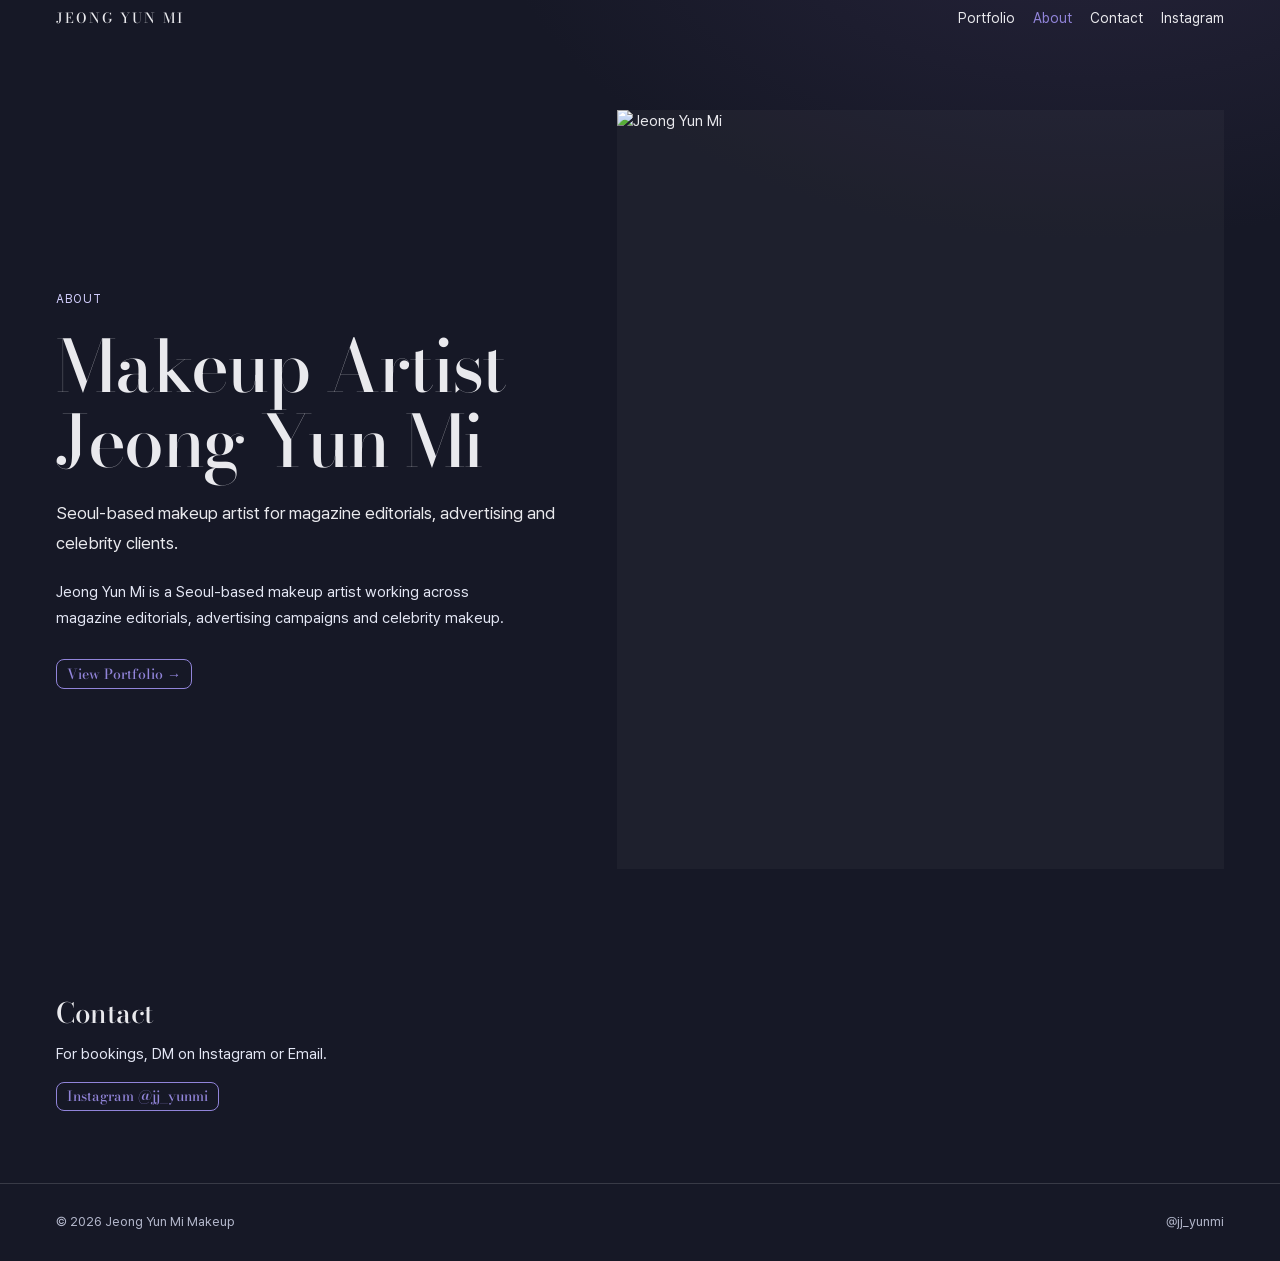
==== commit 2e53846e: "Rename the Editorial category to Fashion and shorten the contact line - Category dropdown, site filt" ====
--- a/site/index.html
+++ b/site/index.html
@@ -29,7 +29,7 @@
   </section>
   <section id="contact" class="contact wrap">
     <h2>Contact</h2>
-    <p>For editorial, advertising and celebrity bookings, send a direct message on Instagram.</p>
+    <p>For bookings, DM on Instagram or Email.</p>
     <div class="actions">
       <a class="btn btn-primary" data-ig target="_blank" rel="noopener"></a>
       <a class="btn btn-secondary" data-mail></a>
--- a/site/assets/css/site.css
+++ b/site/assets/css/site.css
@@ -7,6 +7,7 @@
 }
 
 html { background: var(--color-bg); }
+[hidden] { display: none !important; }
 body { min-height: 100vh; display: flex; flex-direction: column; }
 main { flex: 1; }
 a { color: var(--color-accent-300); text-decoration: none; }
